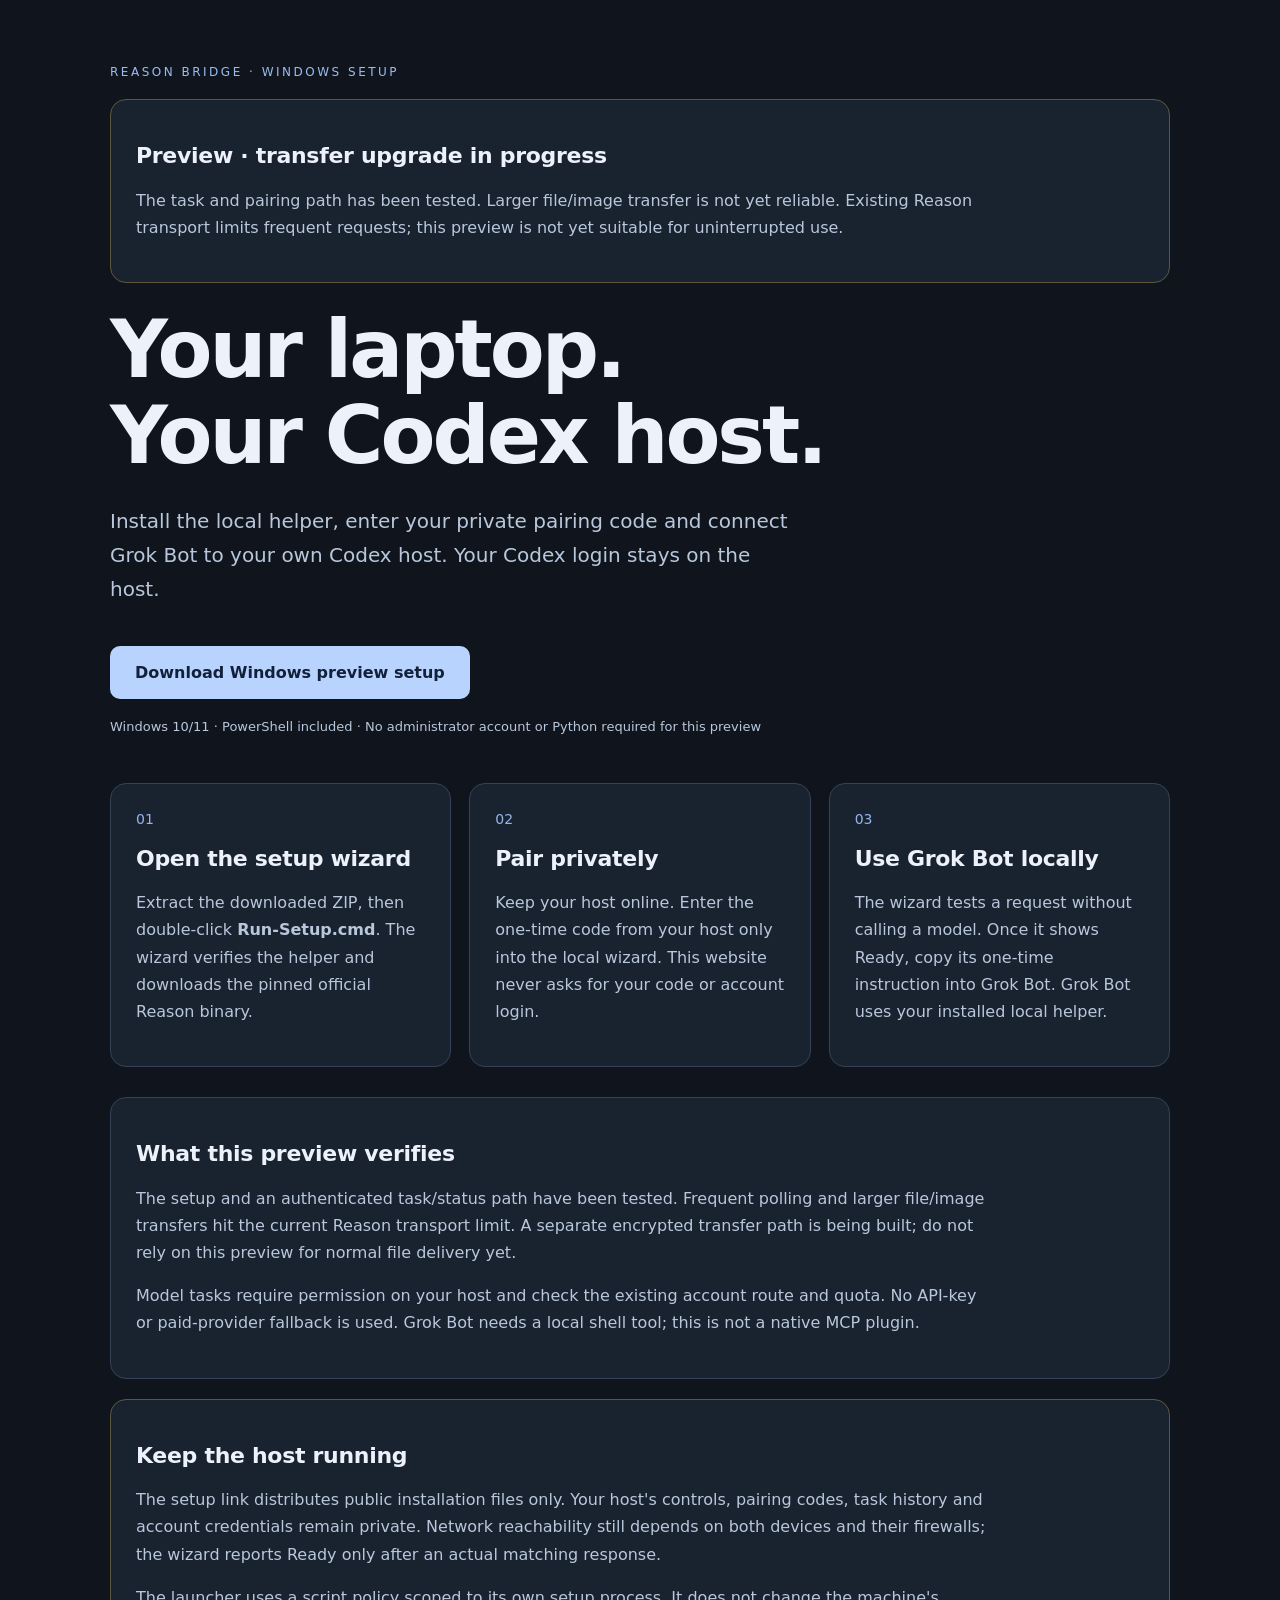
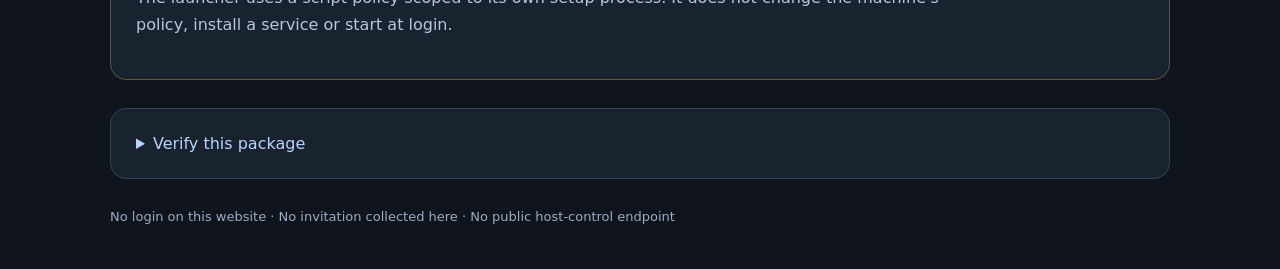
==== index.html @ 81a2630f "Clarify preview transport and file delivery limitations" ====
<!doctype html><html lang="en"><head><meta charset="utf-8"><meta name="viewport" content="width=device-width,initial-scale=1"><title>Reason Bridge · Connect a Windows laptop</title><link rel="stylesheet" href="style.css"></head><body><main>
<div class="eyebrow">REASON BRIDGE · WINDOWS SETUP</div><section class="note"><h2>Preview · transfer upgrade in progress</h2><p>The task and pairing path has been tested. Larger file/image transfer is not yet reliable. Existing Reason transport limits frequent requests; this preview is not yet suitable for uninterrupted use.</p></section><h1>Your laptop.<br>Your Codex host.</h1><p class="lead">Install the local helper, enter your private pairing code and connect Grok Bot to your own Codex host. Your Codex login stays on the host.</p>
<a class="download" href="ReasonBridge-Windows-Setup-1.0.1.zip" download>Download Windows preview setup</a><p class="small">Windows 10/11 · PowerShell included · No administrator account or Python required for this preview</p>
<div class="steps"><article><span>01</span><h2>Open the setup wizard</h2><p>Extract the downloaded ZIP, then double-click <strong>Run-Setup.cmd</strong>. The wizard verifies the helper and downloads the pinned official Reason binary.</p></article><article><span>02</span><h2>Pair privately</h2><p>Keep your host online. Enter the one-time code from your host only into the local wizard. This website never asks for your code or account login.</p></article><article><span>03</span><h2>Use Grok Bot locally</h2><p>The wizard tests a request without calling a model. Once it shows Ready, copy its one-time instruction into Grok Bot. Grok Bot uses your installed local helper.</p></article></div>
<section><h2>What this preview verifies</h2><p>The setup and an authenticated task/status path have been tested. Frequent polling and larger file/image transfers hit the current Reason transport limit. A separate encrypted transfer path is being built; do not rely on this preview for normal file delivery yet.</p><p>Model tasks require permission on your host and check the existing account route and quota. No API-key or paid-provider fallback is used. Grok Bot needs a local shell tool; this is not a native MCP plugin.</p></section>
<section class="note"><h2>Keep the host running</h2><p>The setup link distributes public installation files only. Your host's controls, pairing codes, task history and account credentials remain private. Network reachability still depends on both devices and their firewalls; the wizard reports Ready only after an actual matching response.</p><p>The launcher uses a script policy scoped to its own setup process. It does not change the machine's policy, install a service or start at login.</p></section>
<details><summary>Verify this package</summary><p>SHA256 of ReasonBridge-Windows-Setup-1.0.1.zip:</p><code>7da8627818d43450c033cc981554ee64015e45a321b0d18551ff089904f08624</code><p>Version 1.0.1. The ZIP contains only the reviewed setup wizard and client helper files, with their checksum manifest.</p></details>
<footer>No login on this website · No invitation collected here · No public host-control endpoint</footer>
</main></body></html>
---- style.css ----
:root{font-family:system-ui,-apple-system,Segoe UI,sans-serif;color:#ecf1fa;background:#10151d}body{margin:0}main{max-width:1060px;padding:65px 28px 45px;margin:auto}.eyebrow{font-size:12px;letter-spacing:2.5px;color:#9abcf1}h1{font-size:clamp(48px,7vw,80px);line-height:1.08;letter-spacing:-3px;margin:24px 0}h2{font-size:22px;letter-spacing:-.3px}p{line-height:1.7;color:#b8c7db}.lead{font-size:20px;max-width:690px}.download{display:inline-block;margin:20px 0 4px;padding:17px 25px;border-radius:10px;background:#b9d3ff;color:#12213a;text-decoration:none;font-weight:700}.small{font-size:13px}.steps{display:grid;grid-template-columns:repeat(3,1fr);gap:18px;margin:45px 0 30px}article,section,details{border:1px solid #344258;background:#19222f;border-radius:16px;padding:25px}article span{font-size:14px;color:#93b5ea}section{margin:20px 0}section p{max-width:850px}.note{border-color:#5d573f}details{margin-top:28px}summary{cursor:pointer;color:#b9d3ff}code{overflow-wrap:anywhere;color:#d7e6ff}footer{margin-top:30px;color:#9bacc3;font-size:13px}@media(max-width:760px){.steps{grid-template-columns:1fr}main{padding-top:36px}h1{letter-spacing:-2px}}
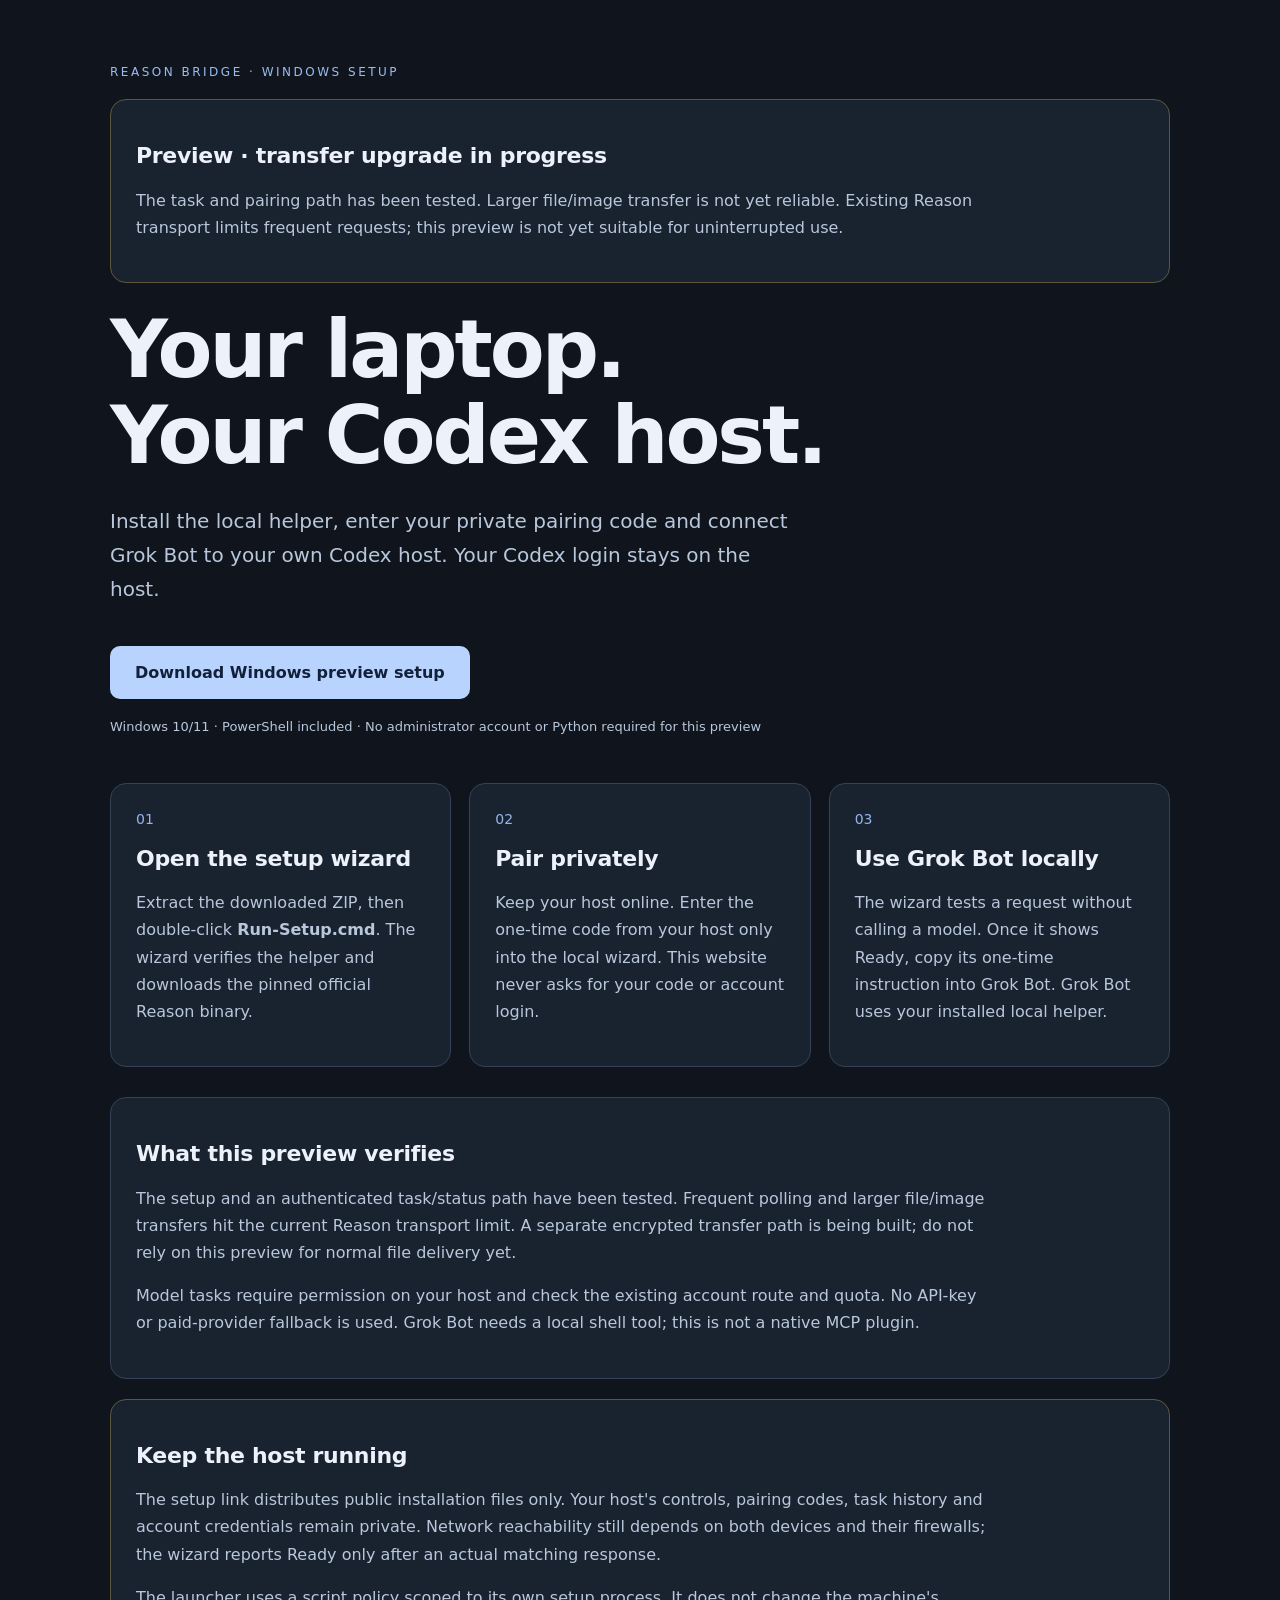
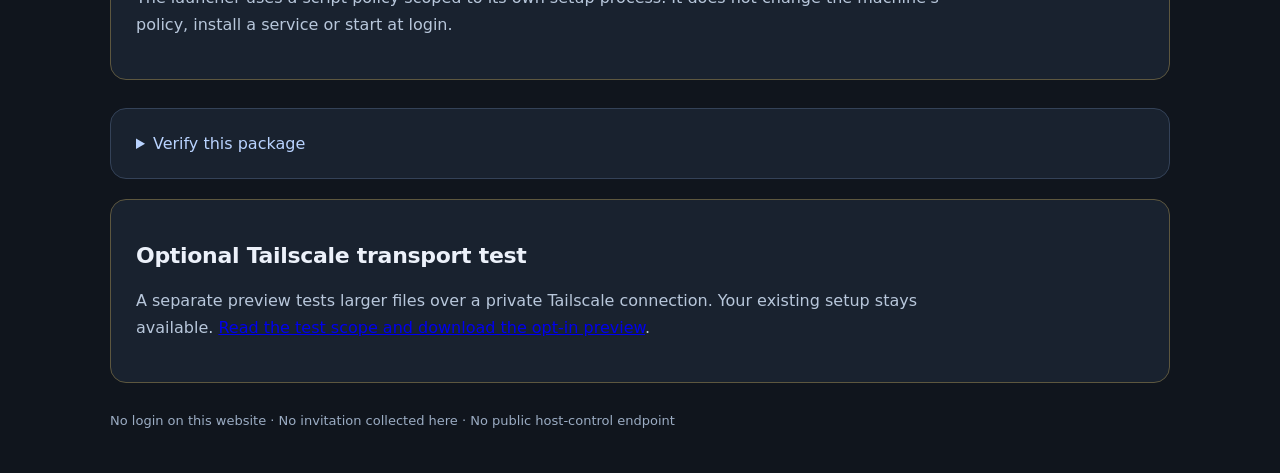
==== commit b6efdd43: "Add separate opt-in Tailscale transfer preview" ====
--- a/index.html
+++ b/index.html
@@ -5,5 +5,5 @@
 <section><h2>What this preview verifies</h2><p>The setup and an authenticated task/status path have been tested. Frequent polling and larger file/image transfers hit the current Reason transport limit. A separate encrypted transfer path is being built; do not rely on this preview for normal file delivery yet.</p><p>Model tasks require permission on your host and check the existing account route and quota. No API-key or paid-provider fallback is used. Grok Bot needs a local shell tool; this is not a native MCP plugin.</p></section>
 <section class="note"><h2>Keep the host running</h2><p>The setup link distributes public installation files only. Your host's controls, pairing codes, task history and account credentials remain private. Network reachability still depends on both devices and their firewalls; the wizard reports Ready only after an actual matching response.</p><p>The launcher uses a script policy scoped to its own setup process. It does not change the machine's policy, install a service or start at login.</p></section>
 <details><summary>Verify this package</summary><p>SHA256 of ReasonBridge-Windows-Setup-1.0.1.zip:</p><code>7da8627818d43450c033cc981554ee64015e45a321b0d18551ff089904f08624</code><p>Version 1.0.1. The ZIP contains only the reviewed setup wizard and client helper files, with their checksum manifest.</p></details>
-<footer>No login on this website · No invitation collected here · No public host-control endpoint</footer>
+<section class="note"><h2>Optional Tailscale transport test</h2><p>A separate preview tests larger files over a private Tailscale connection. Your existing setup stays available. <a href="tailscale-preview.html">Read the test scope and download the opt-in preview</a>.</p></section><footer>No login on this website · No invitation collected here · No public host-control endpoint</footer>
 </main></body></html>
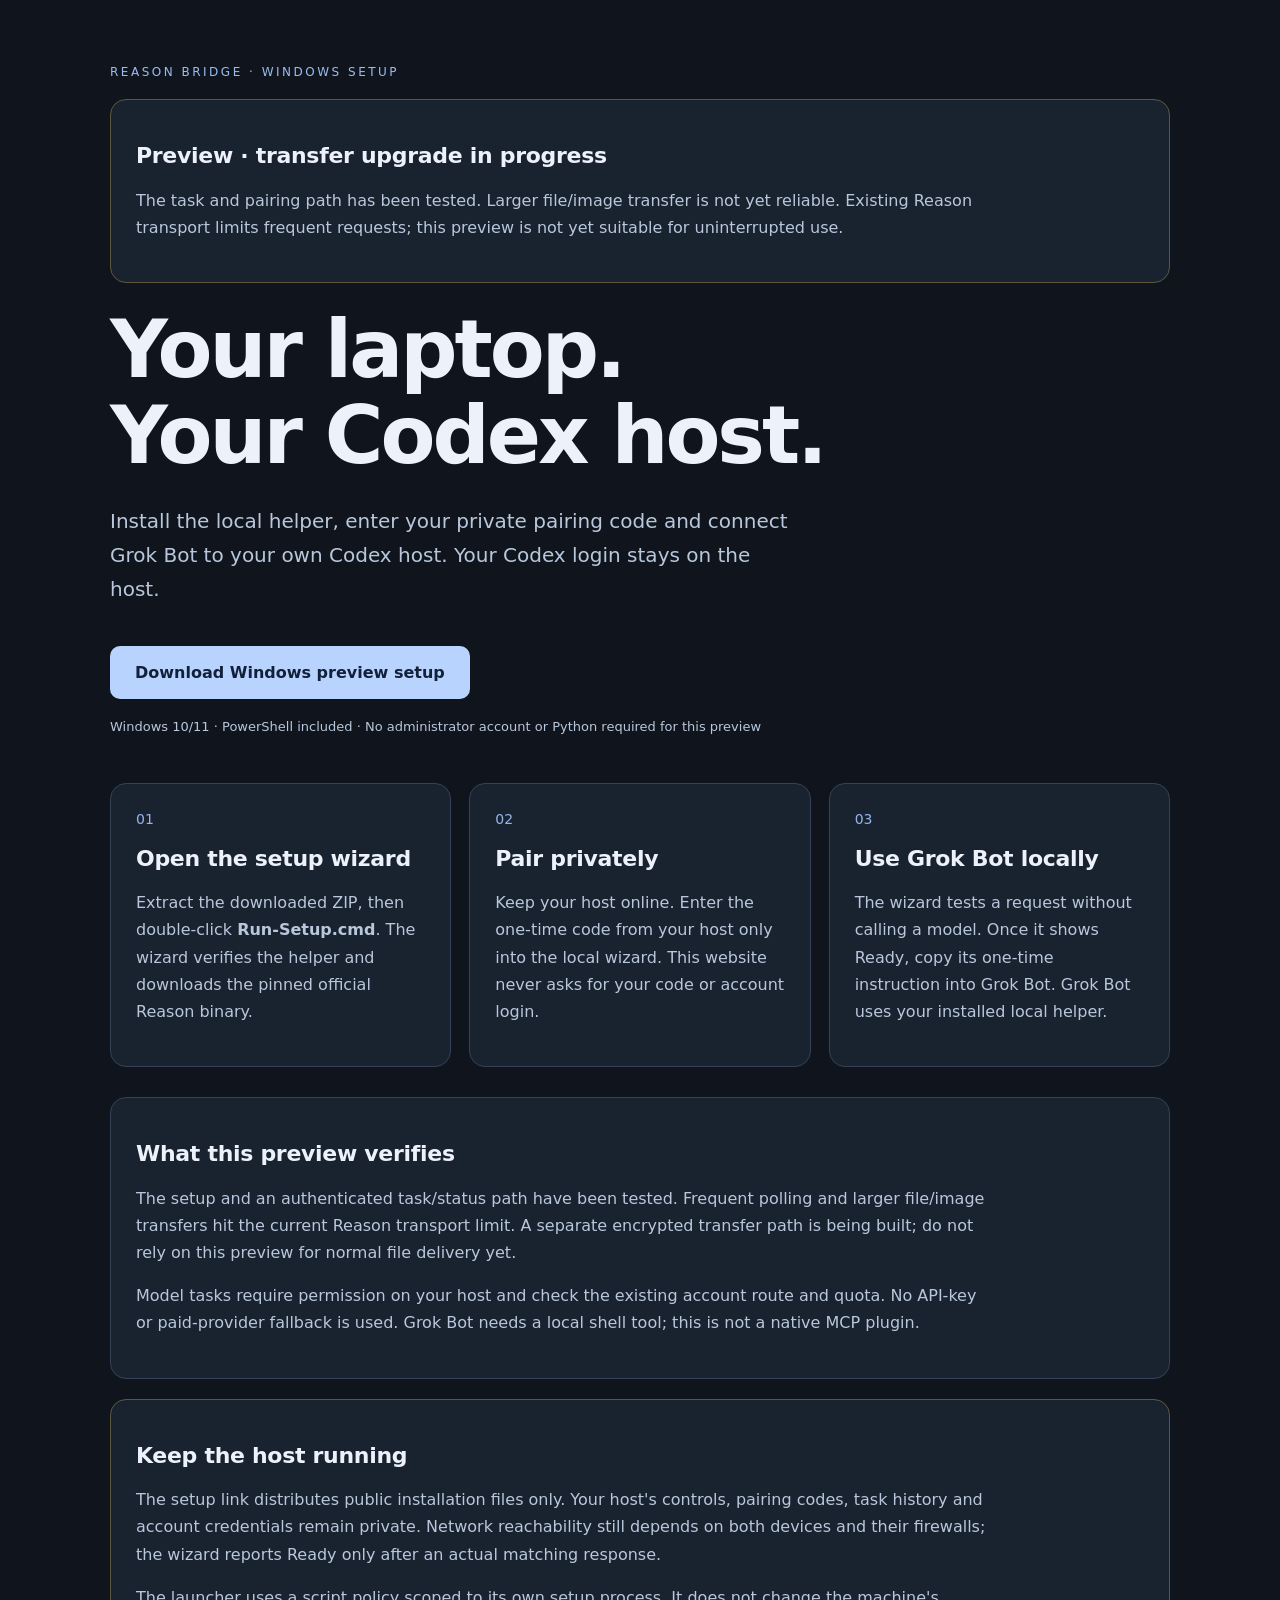
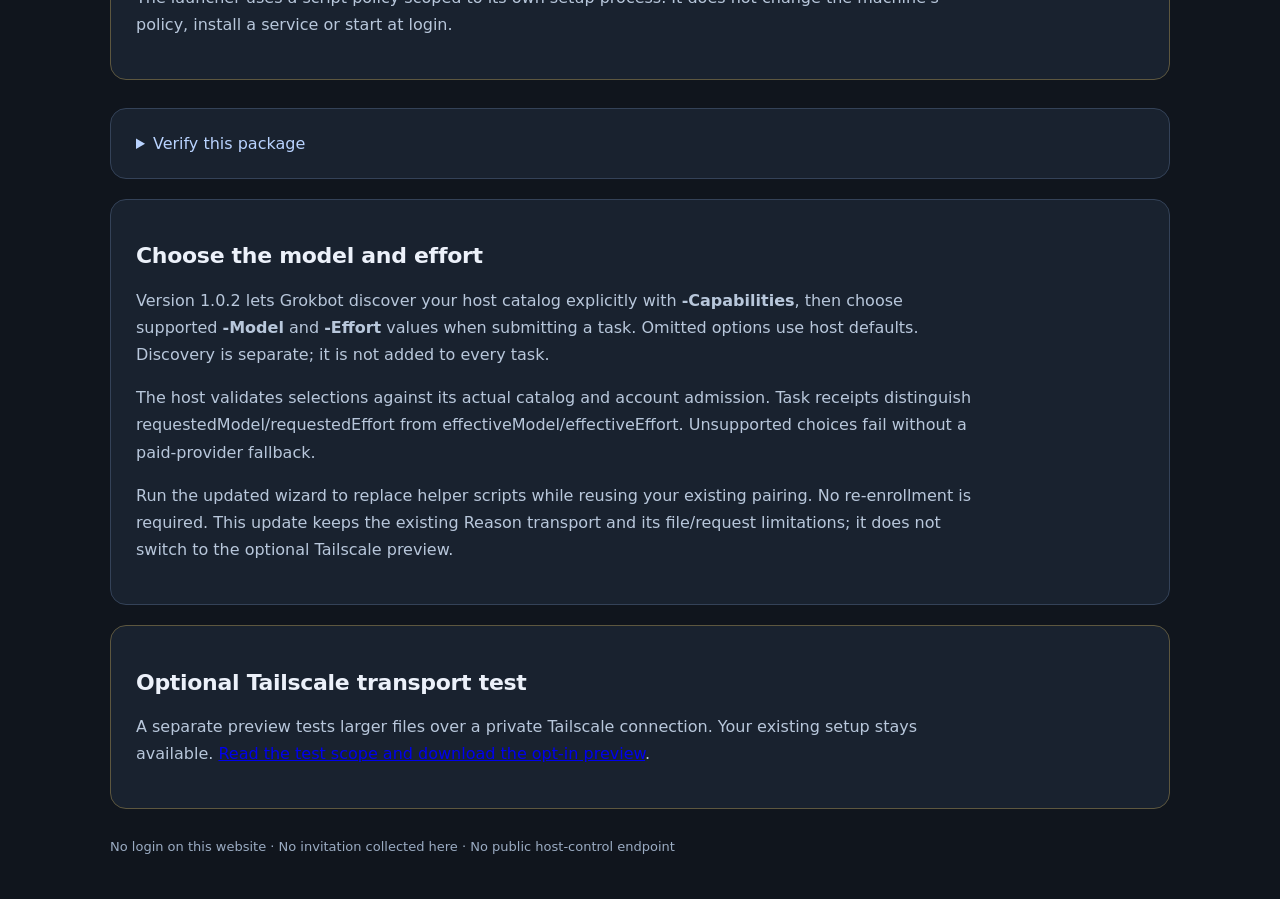
==== commit 9edab6f4: "Release Reason 1.0.2 with model and effort selection" ====
--- a/index.html
+++ b/index.html
@@ -1,9 +1,9 @@
 <!doctype html><html lang="en"><head><meta charset="utf-8"><meta name="viewport" content="width=device-width,initial-scale=1"><title>Reason Bridge · Connect a Windows laptop</title><link rel="stylesheet" href="style.css"></head><body><main>
 <div class="eyebrow">REASON BRIDGE · WINDOWS SETUP</div><section class="note"><h2>Preview · transfer upgrade in progress</h2><p>The task and pairing path has been tested. Larger file/image transfer is not yet reliable. Existing Reason transport limits frequent requests; this preview is not yet suitable for uninterrupted use.</p></section><h1>Your laptop.<br>Your Codex host.</h1><p class="lead">Install the local helper, enter your private pairing code and connect Grok Bot to your own Codex host. Your Codex login stays on the host.</p>
-<a class="download" href="ReasonBridge-Windows-Setup-1.0.1.zip" download>Download Windows preview setup</a><p class="small">Windows 10/11 · PowerShell included · No administrator account or Python required for this preview</p>
+<a class="download" href="ReasonBridge-Windows-Setup-1.0.2.zip" download>Download Windows preview setup</a><p class="small">Windows 10/11 · PowerShell included · No administrator account or Python required for this preview</p>
 <div class="steps"><article><span>01</span><h2>Open the setup wizard</h2><p>Extract the downloaded ZIP, then double-click <strong>Run-Setup.cmd</strong>. The wizard verifies the helper and downloads the pinned official Reason binary.</p></article><article><span>02</span><h2>Pair privately</h2><p>Keep your host online. Enter the one-time code from your host only into the local wizard. This website never asks for your code or account login.</p></article><article><span>03</span><h2>Use Grok Bot locally</h2><p>The wizard tests a request without calling a model. Once it shows Ready, copy its one-time instruction into Grok Bot. Grok Bot uses your installed local helper.</p></article></div>
 <section><h2>What this preview verifies</h2><p>The setup and an authenticated task/status path have been tested. Frequent polling and larger file/image transfers hit the current Reason transport limit. A separate encrypted transfer path is being built; do not rely on this preview for normal file delivery yet.</p><p>Model tasks require permission on your host and check the existing account route and quota. No API-key or paid-provider fallback is used. Grok Bot needs a local shell tool; this is not a native MCP plugin.</p></section>
 <section class="note"><h2>Keep the host running</h2><p>The setup link distributes public installation files only. Your host's controls, pairing codes, task history and account credentials remain private. Network reachability still depends on both devices and their firewalls; the wizard reports Ready only after an actual matching response.</p><p>The launcher uses a script policy scoped to its own setup process. It does not change the machine's policy, install a service or start at login.</p></section>
-<details><summary>Verify this package</summary><p>SHA256 of ReasonBridge-Windows-Setup-1.0.1.zip:</p><code>7da8627818d43450c033cc981554ee64015e45a321b0d18551ff089904f08624</code><p>Version 1.0.1. The ZIP contains only the reviewed setup wizard and client helper files, with their checksum manifest.</p></details>
-<section class="note"><h2>Optional Tailscale transport test</h2><p>A separate preview tests larger files over a private Tailscale connection. Your existing setup stays available. <a href="tailscale-preview.html">Read the test scope and download the opt-in preview</a>.</p></section><footer>No login on this website · No invitation collected here · No public host-control endpoint</footer>
+<details><summary>Verify this package</summary><p>SHA256 of ReasonBridge-Windows-Setup-1.0.2.zip:</p><code>c734dd697b8575356058bf4eed871cde299f1457986ba7077379f29e7039ba24</code><p>Version 1.0.2. The ZIP contains only the reviewed setup wizard and client helper files, with their checksum manifest.</p></details>
+<section><h2>Choose the model and effort</h2><p>Version 1.0.2 lets Grokbot discover your host catalog explicitly with <strong>-Capabilities</strong>, then choose supported <strong>-Model</strong> and <strong>-Effort</strong> values when submitting a task. Omitted options use host defaults. Discovery is separate; it is not added to every task.</p><p>The host validates selections against its actual catalog and account admission. Task receipts distinguish requestedModel/requestedEffort from effectiveModel/effectiveEffort. Unsupported choices fail without a paid-provider fallback.</p><p>Run the updated wizard to replace helper scripts while reusing your existing pairing. No re-enrollment is required. This update keeps the existing Reason transport and its file/request limitations; it does not switch to the optional Tailscale preview.</p></section><section class="note"><h2>Optional Tailscale transport test</h2><p>A separate preview tests larger files over a private Tailscale connection. Your existing setup stays available. <a href="tailscale-preview.html">Read the test scope and download the opt-in preview</a>.</p></section><footer>No login on this website · No invitation collected here · No public host-control endpoint</footer>
 </main></body></html>
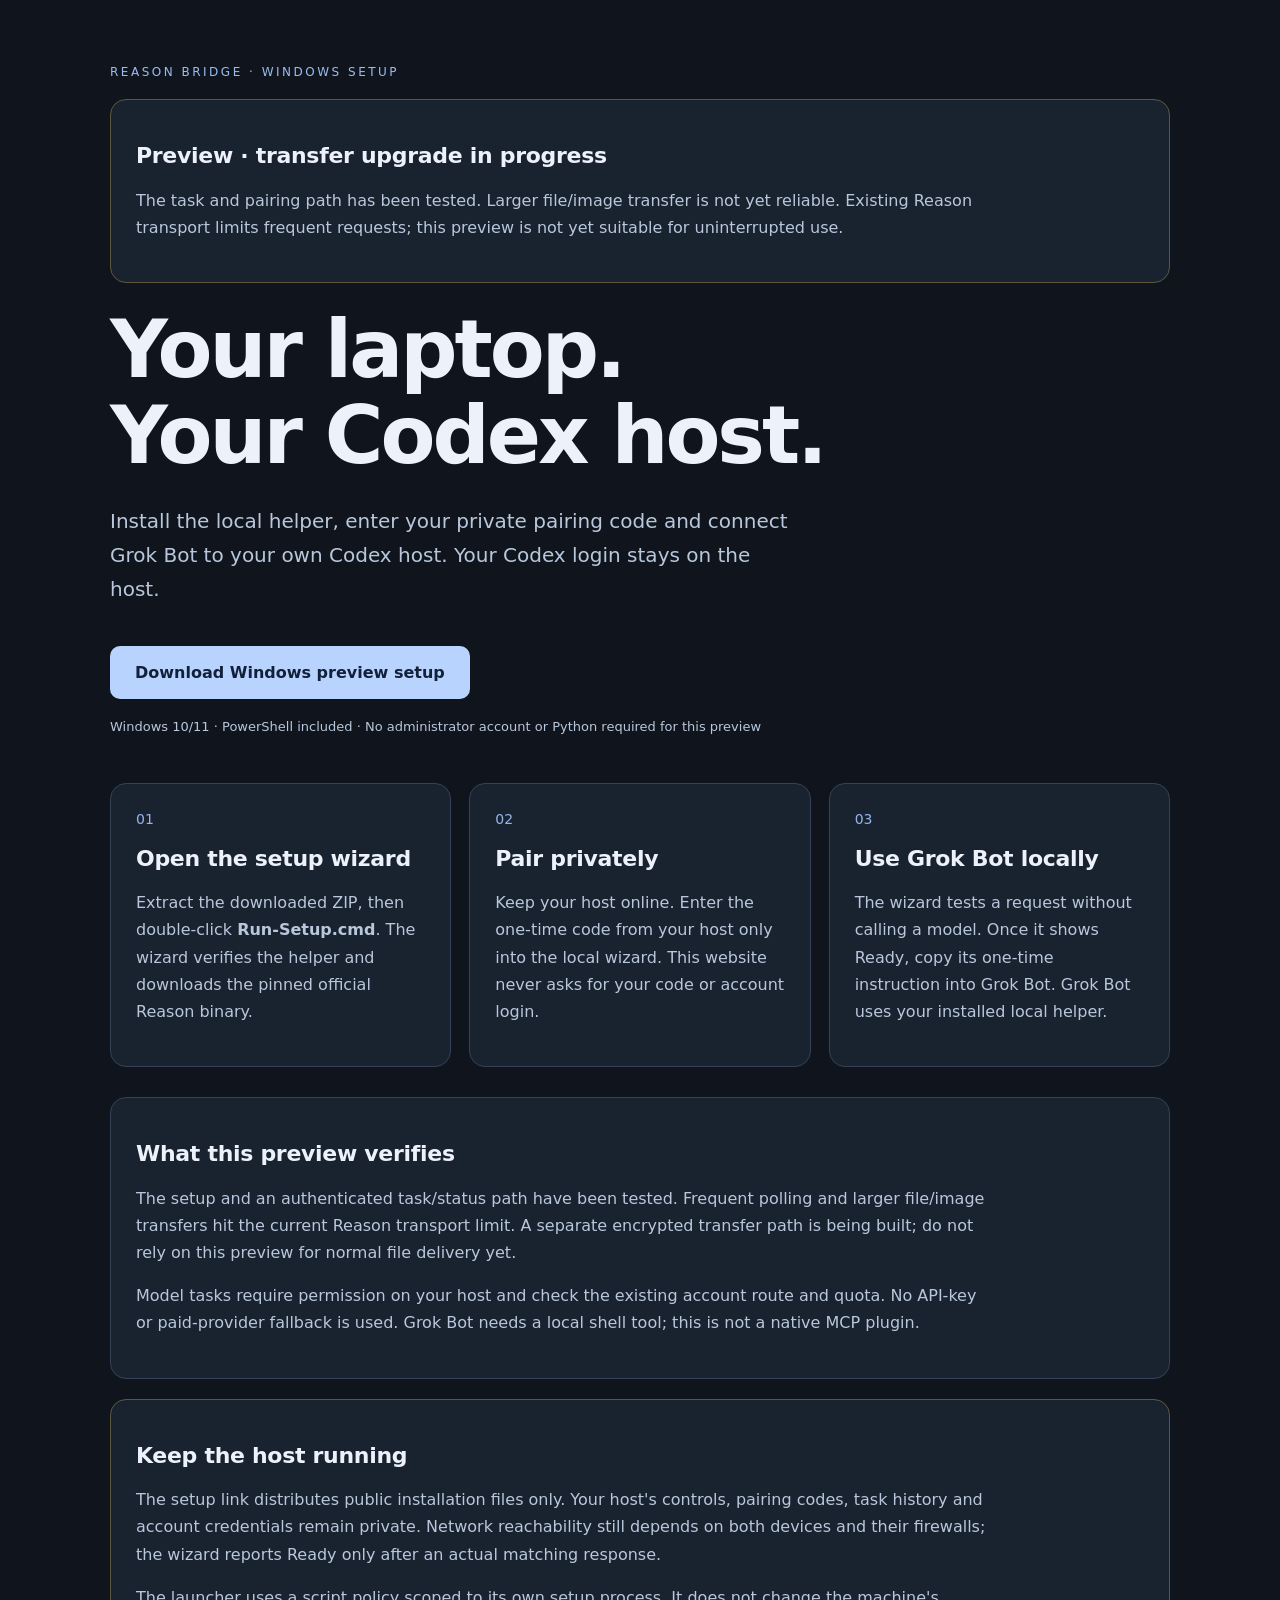
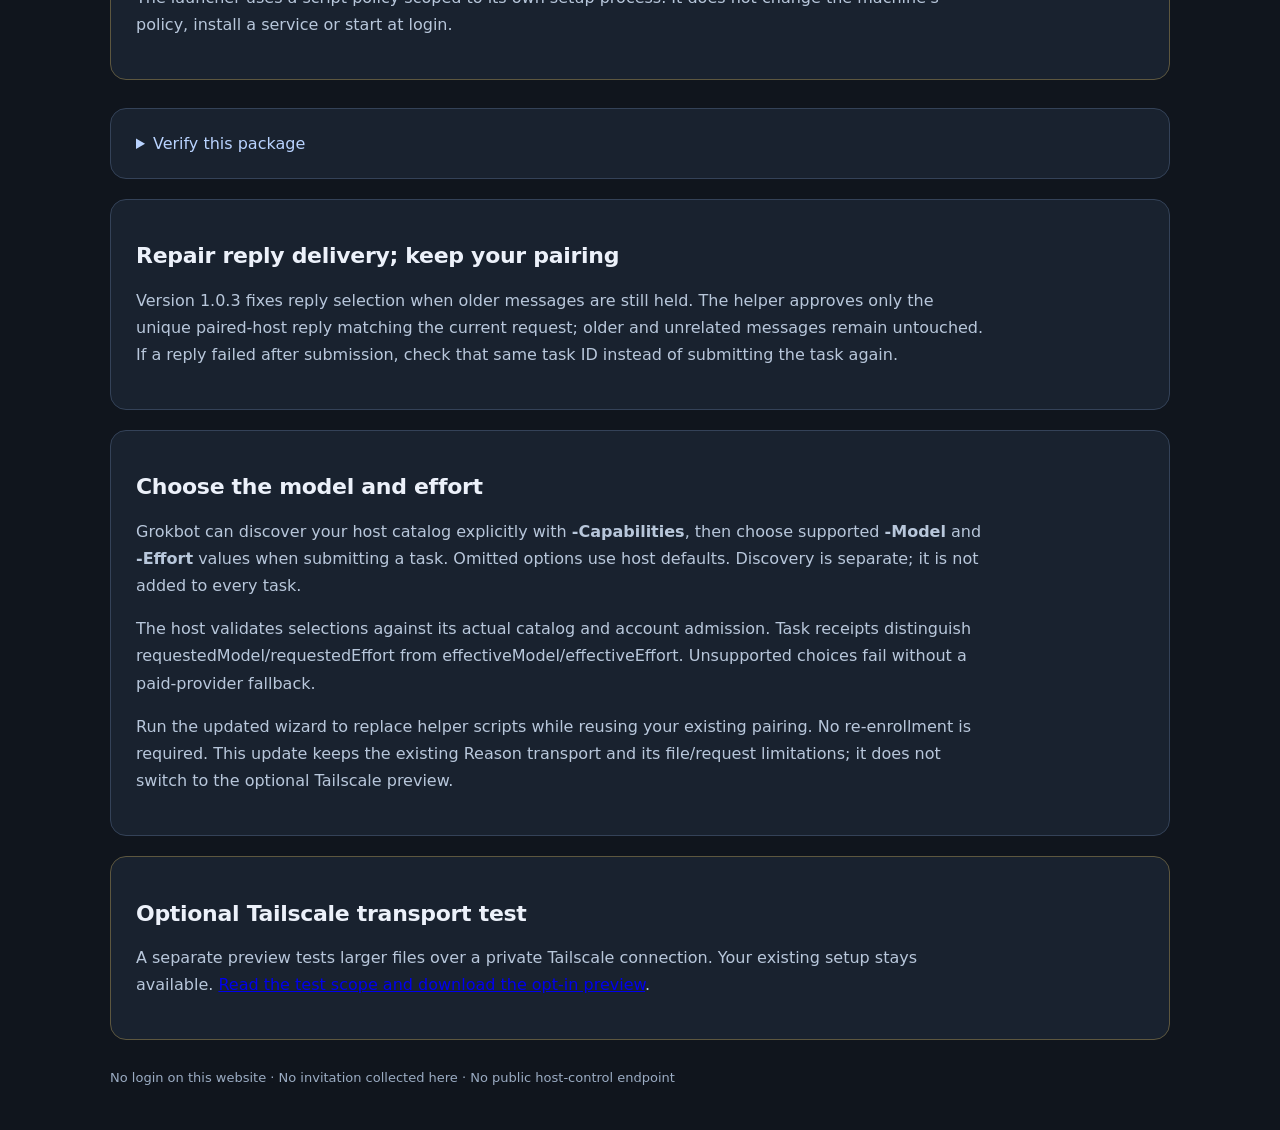
==== commit 6e97bc51: "Release Reason 1.0.3 queued response recovery fix" ====
--- a/index.html
+++ b/index.html
@@ -1,9 +1,9 @@
 <!doctype html><html lang="en"><head><meta charset="utf-8"><meta name="viewport" content="width=device-width,initial-scale=1"><title>Reason Bridge · Connect a Windows laptop</title><link rel="stylesheet" href="style.css"></head><body><main>
 <div class="eyebrow">REASON BRIDGE · WINDOWS SETUP</div><section class="note"><h2>Preview · transfer upgrade in progress</h2><p>The task and pairing path has been tested. Larger file/image transfer is not yet reliable. Existing Reason transport limits frequent requests; this preview is not yet suitable for uninterrupted use.</p></section><h1>Your laptop.<br>Your Codex host.</h1><p class="lead">Install the local helper, enter your private pairing code and connect Grok Bot to your own Codex host. Your Codex login stays on the host.</p>
-<a class="download" href="ReasonBridge-Windows-Setup-1.0.2.zip" download>Download Windows preview setup</a><p class="small">Windows 10/11 · PowerShell included · No administrator account or Python required for this preview</p>
+<a class="download" href="ReasonBridge-Windows-Setup-1.0.3.zip" download>Download Windows preview setup</a><p class="small">Windows 10/11 · PowerShell included · No administrator account or Python required for this preview</p>
 <div class="steps"><article><span>01</span><h2>Open the setup wizard</h2><p>Extract the downloaded ZIP, then double-click <strong>Run-Setup.cmd</strong>. The wizard verifies the helper and downloads the pinned official Reason binary.</p></article><article><span>02</span><h2>Pair privately</h2><p>Keep your host online. Enter the one-time code from your host only into the local wizard. This website never asks for your code or account login.</p></article><article><span>03</span><h2>Use Grok Bot locally</h2><p>The wizard tests a request without calling a model. Once it shows Ready, copy its one-time instruction into Grok Bot. Grok Bot uses your installed local helper.</p></article></div>
 <section><h2>What this preview verifies</h2><p>The setup and an authenticated task/status path have been tested. Frequent polling and larger file/image transfers hit the current Reason transport limit. A separate encrypted transfer path is being built; do not rely on this preview for normal file delivery yet.</p><p>Model tasks require permission on your host and check the existing account route and quota. No API-key or paid-provider fallback is used. Grok Bot needs a local shell tool; this is not a native MCP plugin.</p></section>
 <section class="note"><h2>Keep the host running</h2><p>The setup link distributes public installation files only. Your host's controls, pairing codes, task history and account credentials remain private. Network reachability still depends on both devices and their firewalls; the wizard reports Ready only after an actual matching response.</p><p>The launcher uses a script policy scoped to its own setup process. It does not change the machine's policy, install a service or start at login.</p></section>
-<details><summary>Verify this package</summary><p>SHA256 of ReasonBridge-Windows-Setup-1.0.2.zip:</p><code>c734dd697b8575356058bf4eed871cde299f1457986ba7077379f29e7039ba24</code><p>Version 1.0.2. The ZIP contains only the reviewed setup wizard and client helper files, with their checksum manifest.</p></details>
-<section><h2>Choose the model and effort</h2><p>Version 1.0.2 lets Grokbot discover your host catalog explicitly with <strong>-Capabilities</strong>, then choose supported <strong>-Model</strong> and <strong>-Effort</strong> values when submitting a task. Omitted options use host defaults. Discovery is separate; it is not added to every task.</p><p>The host validates selections against its actual catalog and account admission. Task receipts distinguish requestedModel/requestedEffort from effectiveModel/effectiveEffort. Unsupported choices fail without a paid-provider fallback.</p><p>Run the updated wizard to replace helper scripts while reusing your existing pairing. No re-enrollment is required. This update keeps the existing Reason transport and its file/request limitations; it does not switch to the optional Tailscale preview.</p></section><section class="note"><h2>Optional Tailscale transport test</h2><p>A separate preview tests larger files over a private Tailscale connection. Your existing setup stays available. <a href="tailscale-preview.html">Read the test scope and download the opt-in preview</a>.</p></section><footer>No login on this website · No invitation collected here · No public host-control endpoint</footer>
+<details><summary>Verify this package</summary><p>SHA256 of ReasonBridge-Windows-Setup-1.0.3.zip:</p><code>c8c76ae24d81c1c5faba6c4d06b63b0c662690b25df9bf89e8675276a219e88e</code><p>Version 1.0.3. The ZIP contains only the reviewed setup wizard and client helper files, with their checksum manifest.</p></details>
+<section><h2>Repair reply delivery; keep your pairing</h2><p>Version 1.0.3 fixes reply selection when older messages are still held. The helper approves only the unique paired-host reply matching the current request; older and unrelated messages remain untouched. If a reply failed after submission, check that same task ID instead of submitting the task again.</p></section><section><h2>Choose the model and effort</h2><p>Grokbot can discover your host catalog explicitly with <strong>-Capabilities</strong>, then choose supported <strong>-Model</strong> and <strong>-Effort</strong> values when submitting a task. Omitted options use host defaults. Discovery is separate; it is not added to every task.</p><p>The host validates selections against its actual catalog and account admission. Task receipts distinguish requestedModel/requestedEffort from effectiveModel/effectiveEffort. Unsupported choices fail without a paid-provider fallback.</p><p>Run the updated wizard to replace helper scripts while reusing your existing pairing. No re-enrollment is required. This update keeps the existing Reason transport and its file/request limitations; it does not switch to the optional Tailscale preview.</p></section><section class="note"><h2>Optional Tailscale transport test</h2><p>A separate preview tests larger files over a private Tailscale connection. Your existing setup stays available. <a href="tailscale-preview.html">Read the test scope and download the opt-in preview</a>.</p></section><footer>No login on this website · No invitation collected here · No public host-control endpoint</footer>
 </main></body></html>
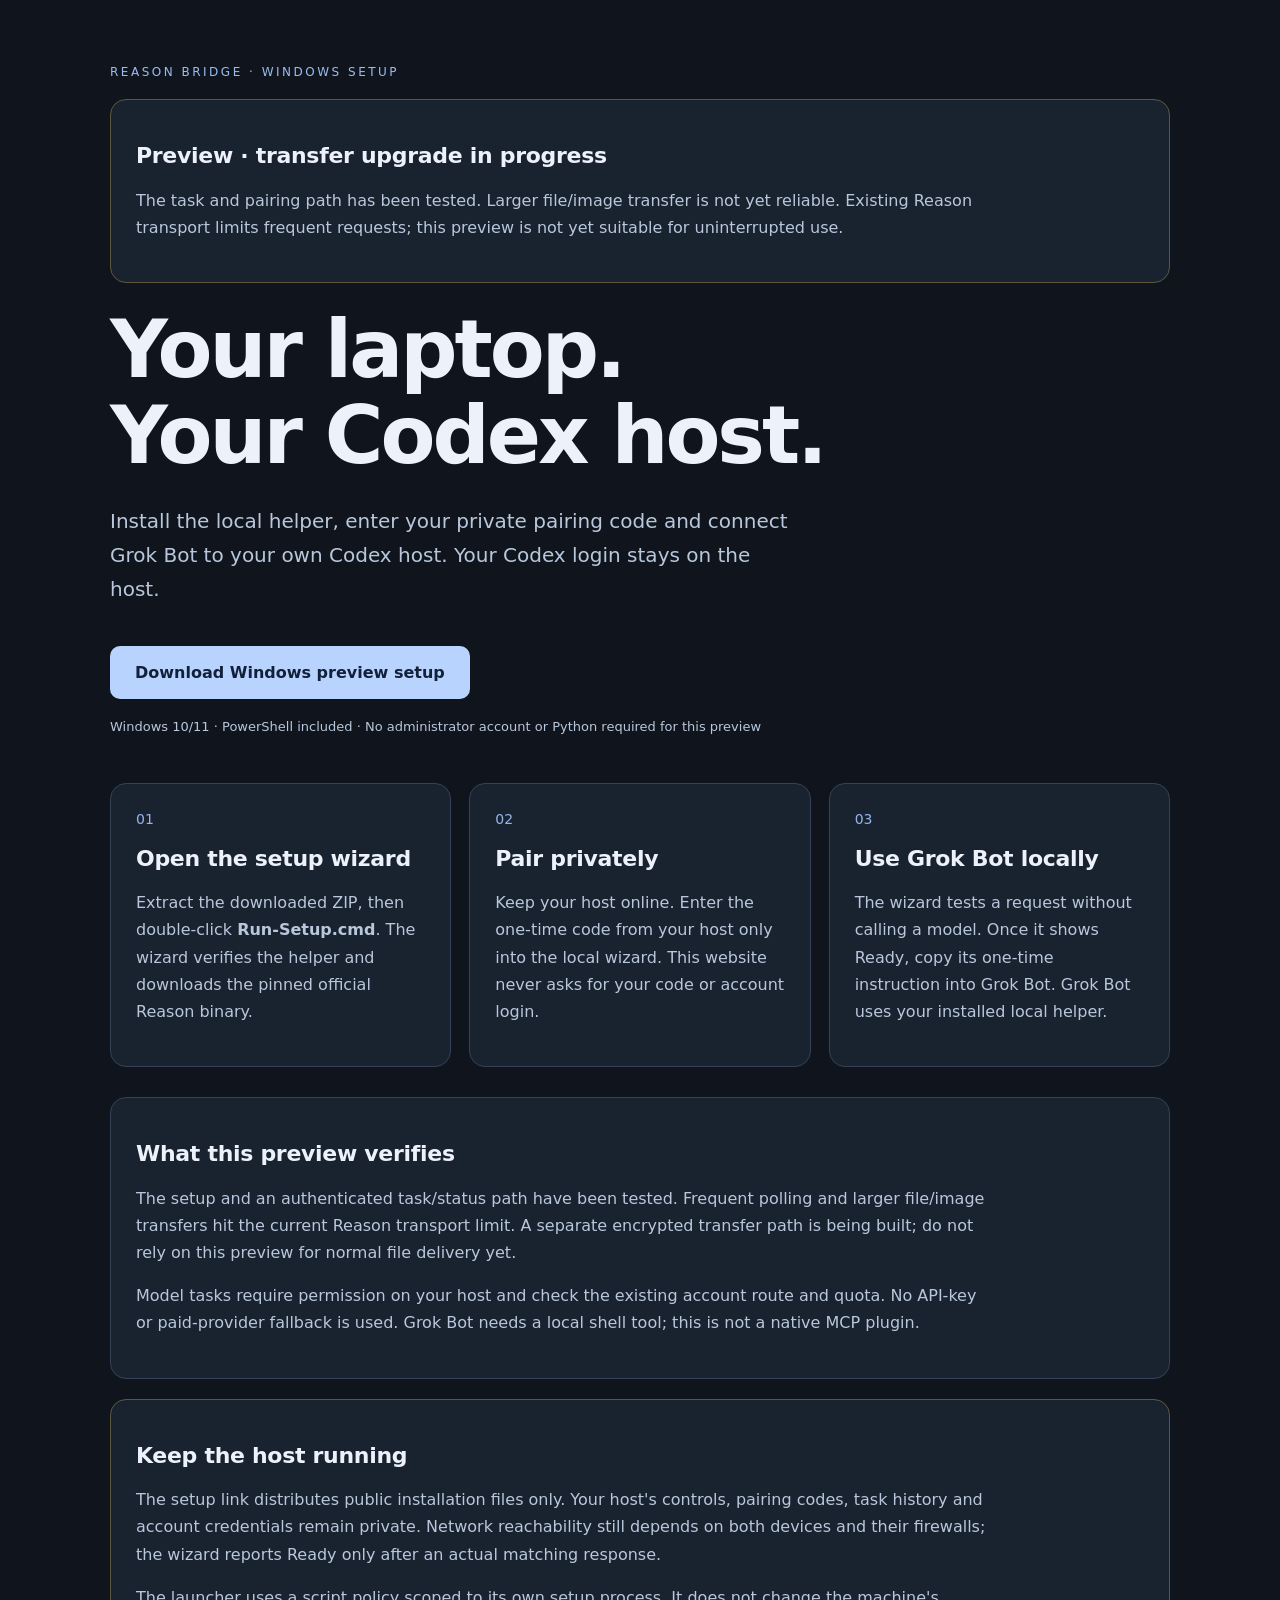
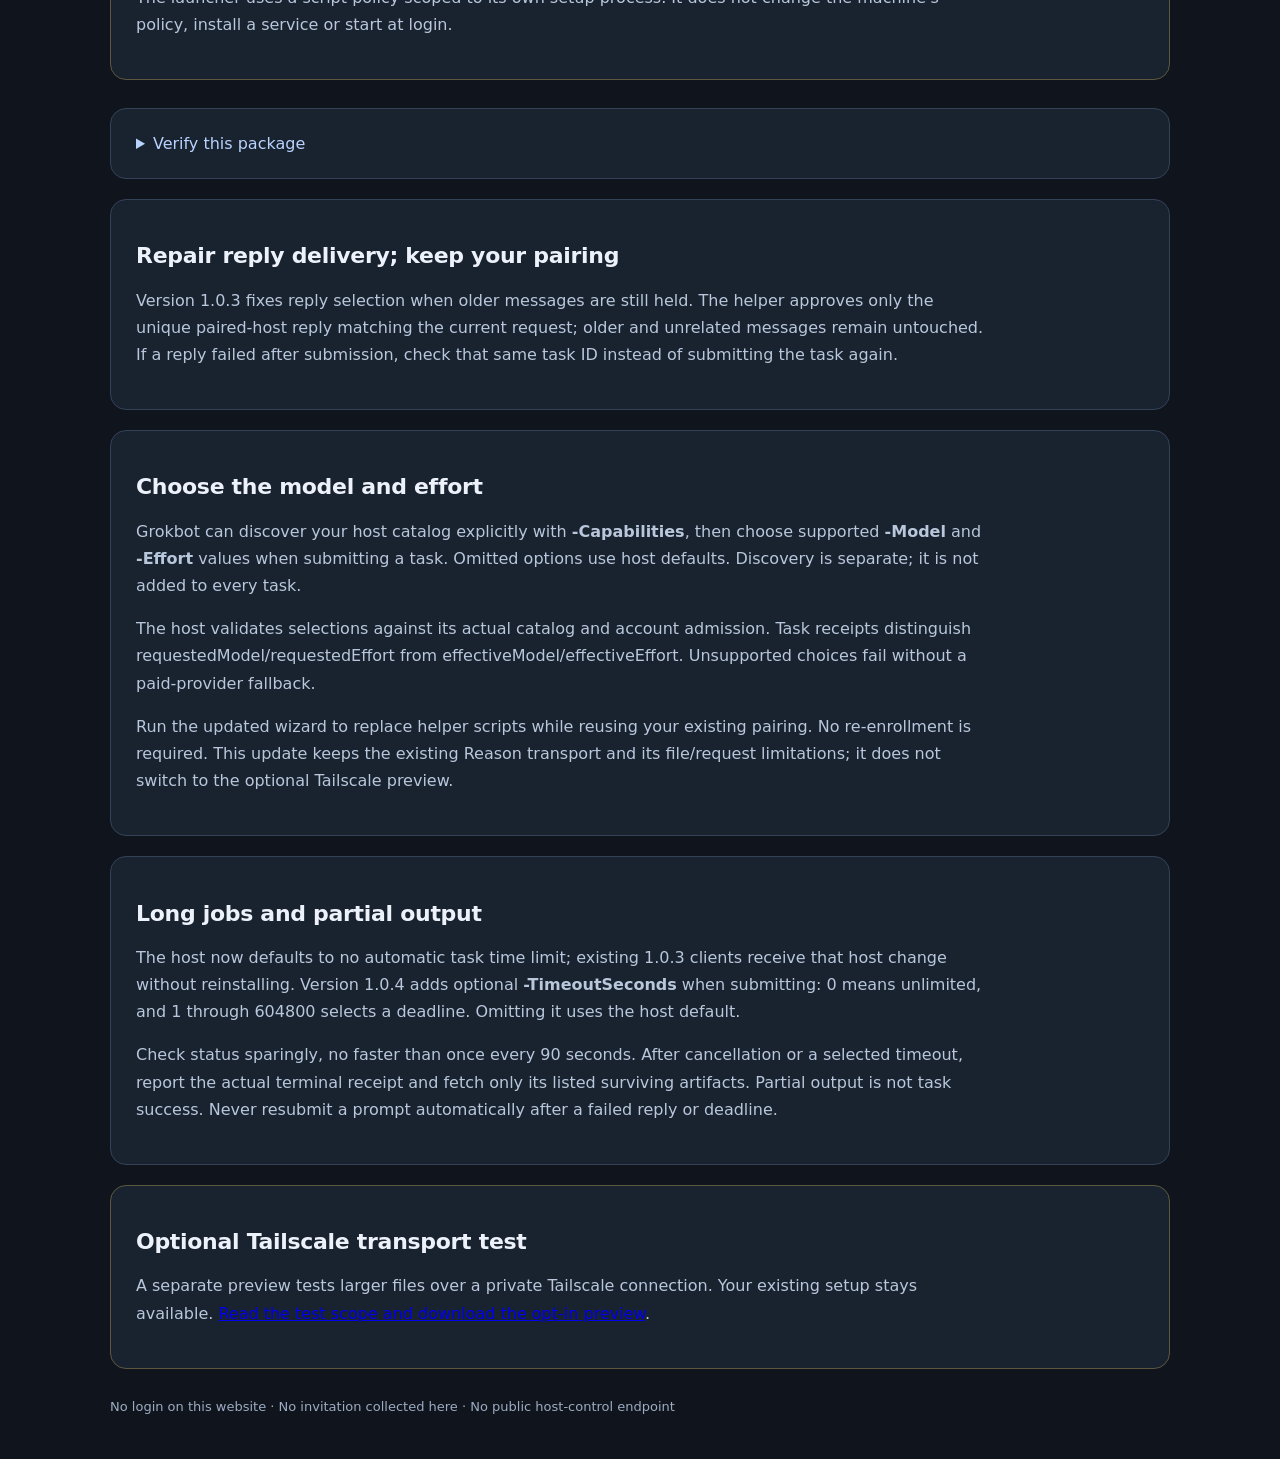
==== commit ff97c311: "Release optional task deadlines and partial-output guidance" ====
--- a/index.html
+++ b/index.html
@@ -1,9 +1,9 @@
 <!doctype html><html lang="en"><head><meta charset="utf-8"><meta name="viewport" content="width=device-width,initial-scale=1"><title>Reason Bridge · Connect a Windows laptop</title><link rel="stylesheet" href="style.css"></head><body><main>
 <div class="eyebrow">REASON BRIDGE · WINDOWS SETUP</div><section class="note"><h2>Preview · transfer upgrade in progress</h2><p>The task and pairing path has been tested. Larger file/image transfer is not yet reliable. Existing Reason transport limits frequent requests; this preview is not yet suitable for uninterrupted use.</p></section><h1>Your laptop.<br>Your Codex host.</h1><p class="lead">Install the local helper, enter your private pairing code and connect Grok Bot to your own Codex host. Your Codex login stays on the host.</p>
-<a class="download" href="ReasonBridge-Windows-Setup-1.0.3.zip" download>Download Windows preview setup</a><p class="small">Windows 10/11 · PowerShell included · No administrator account or Python required for this preview</p>
+<a class="download" href="ReasonBridge-Windows-Setup-1.0.4.zip" download>Download Windows preview setup</a><p class="small">Windows 10/11 · PowerShell included · No administrator account or Python required for this preview</p>
 <div class="steps"><article><span>01</span><h2>Open the setup wizard</h2><p>Extract the downloaded ZIP, then double-click <strong>Run-Setup.cmd</strong>. The wizard verifies the helper and downloads the pinned official Reason binary.</p></article><article><span>02</span><h2>Pair privately</h2><p>Keep your host online. Enter the one-time code from your host only into the local wizard. This website never asks for your code or account login.</p></article><article><span>03</span><h2>Use Grok Bot locally</h2><p>The wizard tests a request without calling a model. Once it shows Ready, copy its one-time instruction into Grok Bot. Grok Bot uses your installed local helper.</p></article></div>
 <section><h2>What this preview verifies</h2><p>The setup and an authenticated task/status path have been tested. Frequent polling and larger file/image transfers hit the current Reason transport limit. A separate encrypted transfer path is being built; do not rely on this preview for normal file delivery yet.</p><p>Model tasks require permission on your host and check the existing account route and quota. No API-key or paid-provider fallback is used. Grok Bot needs a local shell tool; this is not a native MCP plugin.</p></section>
 <section class="note"><h2>Keep the host running</h2><p>The setup link distributes public installation files only. Your host's controls, pairing codes, task history and account credentials remain private. Network reachability still depends on both devices and their firewalls; the wizard reports Ready only after an actual matching response.</p><p>The launcher uses a script policy scoped to its own setup process. It does not change the machine's policy, install a service or start at login.</p></section>
-<details><summary>Verify this package</summary><p>SHA256 of ReasonBridge-Windows-Setup-1.0.3.zip:</p><code>c8c76ae24d81c1c5faba6c4d06b63b0c662690b25df9bf89e8675276a219e88e</code><p>Version 1.0.3. The ZIP contains only the reviewed setup wizard and client helper files, with their checksum manifest.</p></details>
-<section><h2>Repair reply delivery; keep your pairing</h2><p>Version 1.0.3 fixes reply selection when older messages are still held. The helper approves only the unique paired-host reply matching the current request; older and unrelated messages remain untouched. If a reply failed after submission, check that same task ID instead of submitting the task again.</p></section><section><h2>Choose the model and effort</h2><p>Grokbot can discover your host catalog explicitly with <strong>-Capabilities</strong>, then choose supported <strong>-Model</strong> and <strong>-Effort</strong> values when submitting a task. Omitted options use host defaults. Discovery is separate; it is not added to every task.</p><p>The host validates selections against its actual catalog and account admission. Task receipts distinguish requestedModel/requestedEffort from effectiveModel/effectiveEffort. Unsupported choices fail without a paid-provider fallback.</p><p>Run the updated wizard to replace helper scripts while reusing your existing pairing. No re-enrollment is required. This update keeps the existing Reason transport and its file/request limitations; it does not switch to the optional Tailscale preview.</p></section><section class="note"><h2>Optional Tailscale transport test</h2><p>A separate preview tests larger files over a private Tailscale connection. Your existing setup stays available. <a href="tailscale-preview.html">Read the test scope and download the opt-in preview</a>.</p></section><footer>No login on this website · No invitation collected here · No public host-control endpoint</footer>
+<details><summary>Verify this package</summary><p>SHA256 of ReasonBridge-Windows-Setup-1.0.4.zip:</p><code>4bfcb3e8221cdd2639f7595dae47fd749e43fece8552f4428958762239c4987a</code><p>Version 1.0.4. The ZIP contains only the reviewed setup wizard and client helper files, with their checksum manifest.</p></details>
+<section><h2>Repair reply delivery; keep your pairing</h2><p>Version 1.0.3 fixes reply selection when older messages are still held. The helper approves only the unique paired-host reply matching the current request; older and unrelated messages remain untouched. If a reply failed after submission, check that same task ID instead of submitting the task again.</p></section><section><h2>Choose the model and effort</h2><p>Grokbot can discover your host catalog explicitly with <strong>-Capabilities</strong>, then choose supported <strong>-Model</strong> and <strong>-Effort</strong> values when submitting a task. Omitted options use host defaults. Discovery is separate; it is not added to every task.</p><p>The host validates selections against its actual catalog and account admission. Task receipts distinguish requestedModel/requestedEffort from effectiveModel/effectiveEffort. Unsupported choices fail without a paid-provider fallback.</p><p>Run the updated wizard to replace helper scripts while reusing your existing pairing. No re-enrollment is required. This update keeps the existing Reason transport and its file/request limitations; it does not switch to the optional Tailscale preview.</p></section><section><h2>Long jobs and partial output</h2><p>The host now defaults to no automatic task time limit; existing 1.0.3 clients receive that host change without reinstalling. Version 1.0.4 adds optional <strong>-TimeoutSeconds</strong> when submitting: 0 means unlimited, and 1 through 604800 selects a deadline. Omitting it uses the host default.</p><p>Check status sparingly, no faster than once every 90 seconds. After cancellation or a selected timeout, report the actual terminal receipt and fetch only its listed surviving artifacts. Partial output is not task success. Never resubmit a prompt automatically after a failed reply or deadline.</p></section><section class="note"><h2>Optional Tailscale transport test</h2><p>A separate preview tests larger files over a private Tailscale connection. Your existing setup stays available. <a href="tailscale-preview.html">Read the test scope and download the opt-in preview</a>.</p></section><footer>No login on this website · No invitation collected here · No public host-control endpoint</footer>
 </main></body></html>
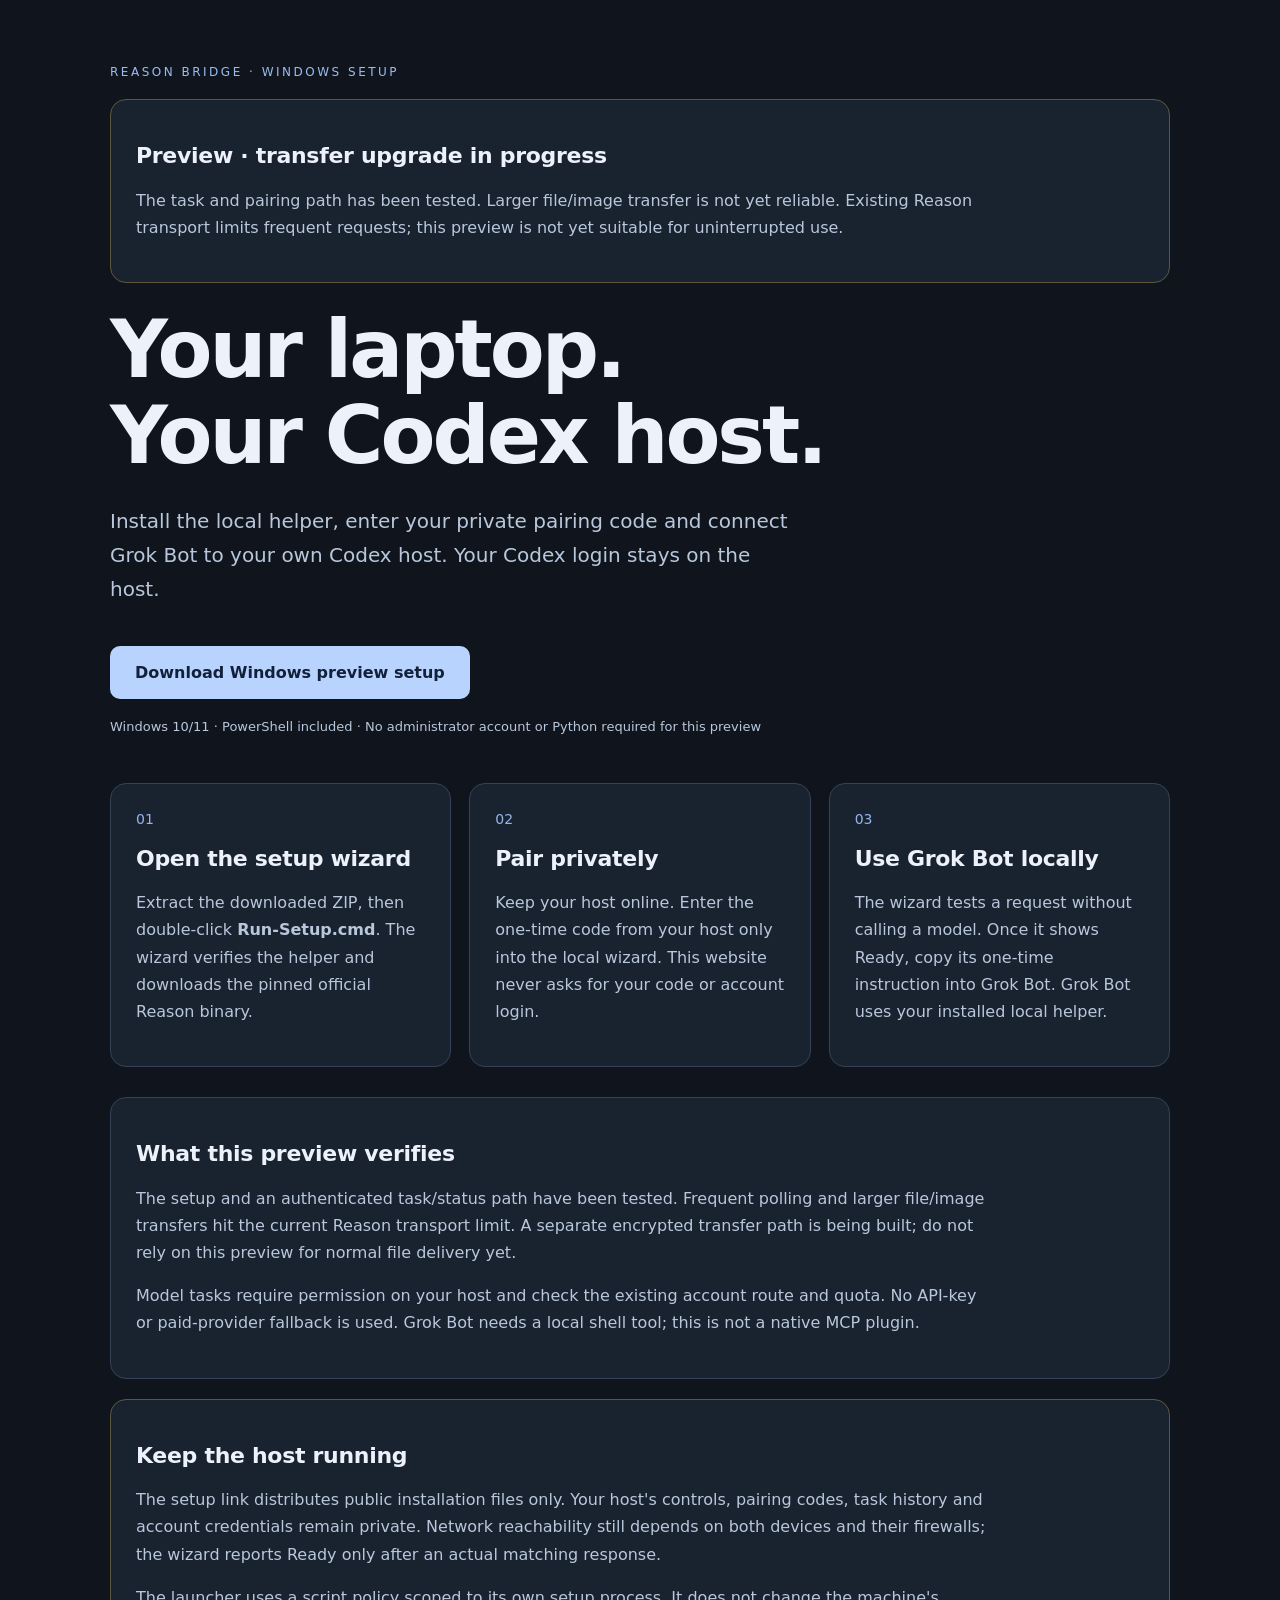
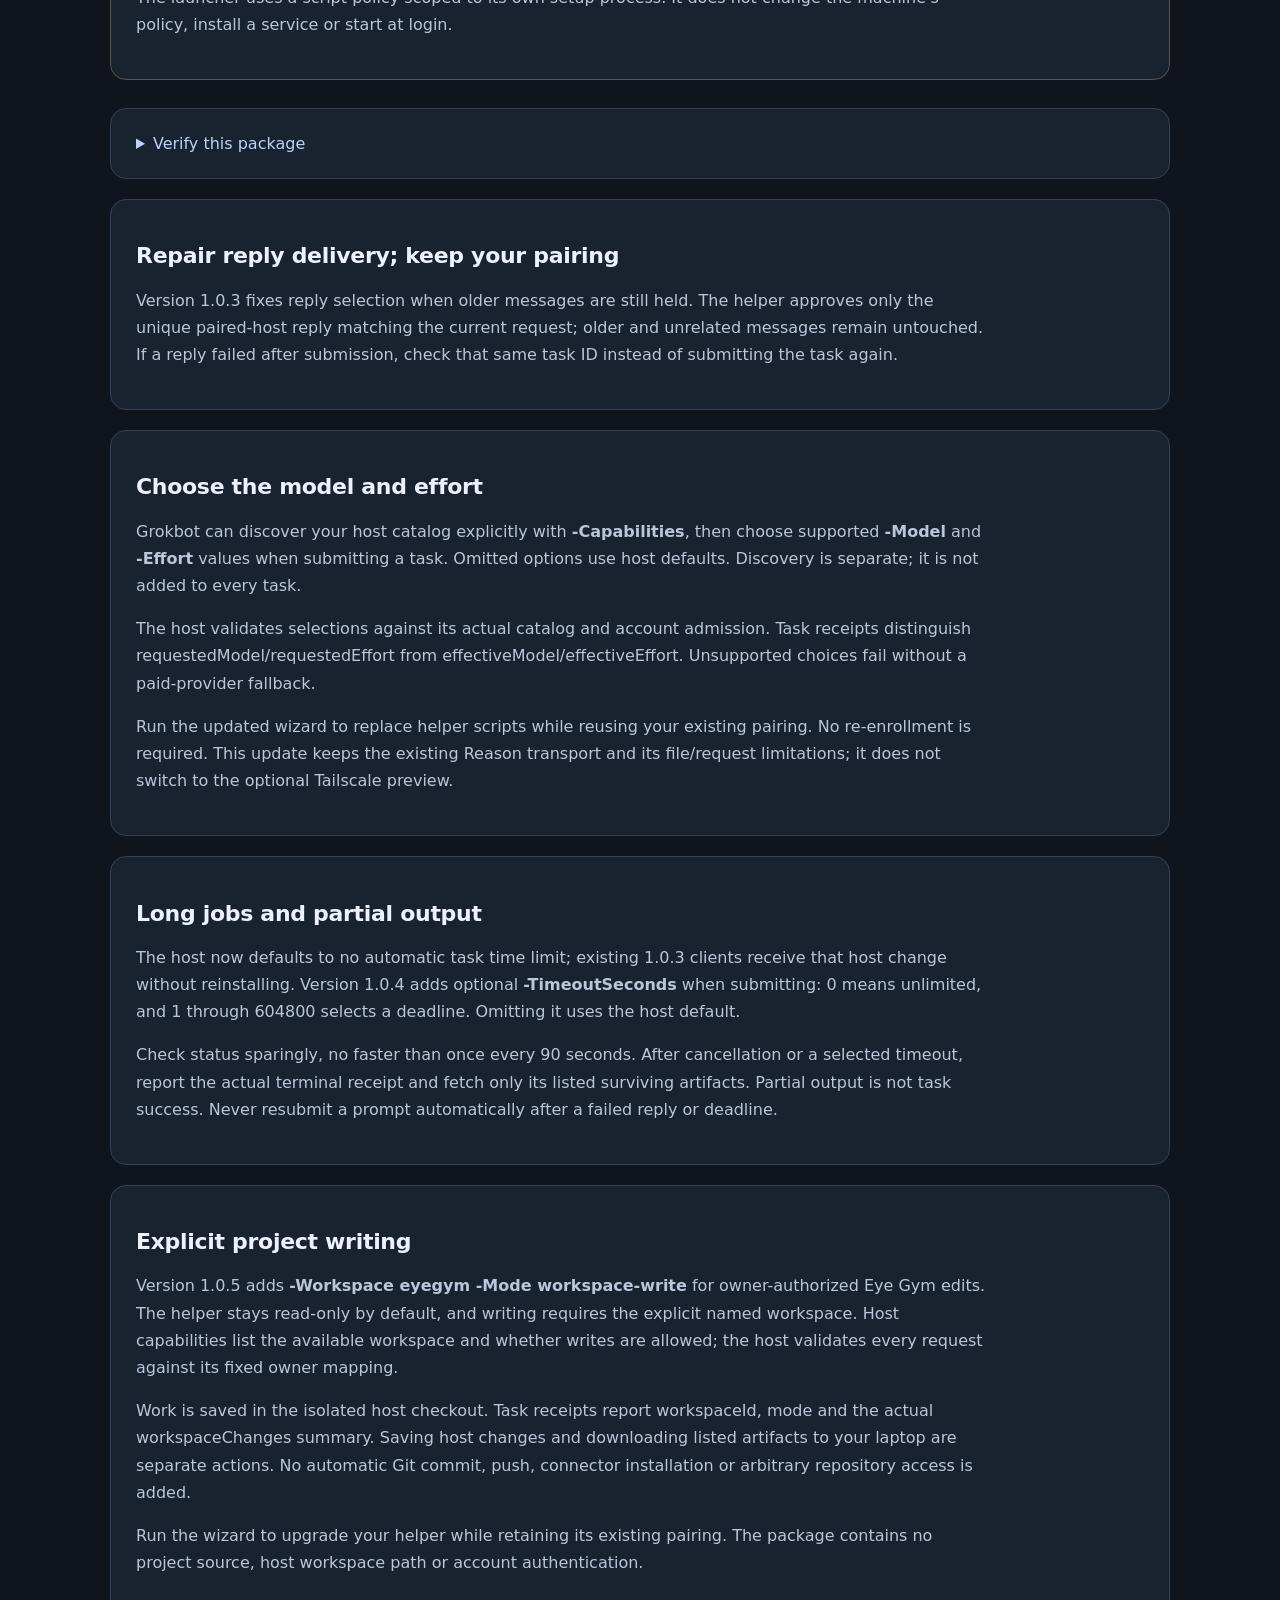
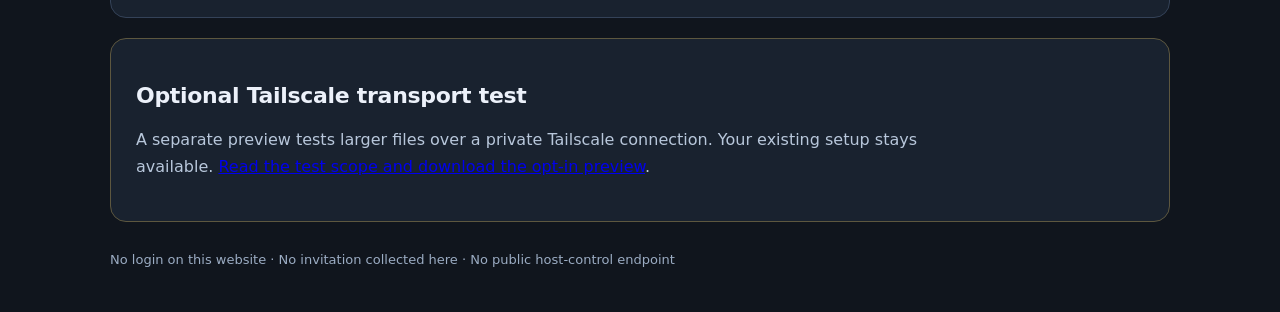
==== commit 889e024a: "Add explicit owner-authorized eyegym workspace selection" ====
--- a/index.html
+++ b/index.html
@@ -1,9 +1,9 @@
 <!doctype html><html lang="en"><head><meta charset="utf-8"><meta name="viewport" content="width=device-width,initial-scale=1"><title>Reason Bridge · Connect a Windows laptop</title><link rel="stylesheet" href="style.css"></head><body><main>
 <div class="eyebrow">REASON BRIDGE · WINDOWS SETUP</div><section class="note"><h2>Preview · transfer upgrade in progress</h2><p>The task and pairing path has been tested. Larger file/image transfer is not yet reliable. Existing Reason transport limits frequent requests; this preview is not yet suitable for uninterrupted use.</p></section><h1>Your laptop.<br>Your Codex host.</h1><p class="lead">Install the local helper, enter your private pairing code and connect Grok Bot to your own Codex host. Your Codex login stays on the host.</p>
-<a class="download" href="ReasonBridge-Windows-Setup-1.0.4.zip" download>Download Windows preview setup</a><p class="small">Windows 10/11 · PowerShell included · No administrator account or Python required for this preview</p>
+<a class="download" href="ReasonBridge-Windows-Setup-1.0.5.zip" download>Download Windows preview setup</a><p class="small">Windows 10/11 · PowerShell included · No administrator account or Python required for this preview</p>
 <div class="steps"><article><span>01</span><h2>Open the setup wizard</h2><p>Extract the downloaded ZIP, then double-click <strong>Run-Setup.cmd</strong>. The wizard verifies the helper and downloads the pinned official Reason binary.</p></article><article><span>02</span><h2>Pair privately</h2><p>Keep your host online. Enter the one-time code from your host only into the local wizard. This website never asks for your code or account login.</p></article><article><span>03</span><h2>Use Grok Bot locally</h2><p>The wizard tests a request without calling a model. Once it shows Ready, copy its one-time instruction into Grok Bot. Grok Bot uses your installed local helper.</p></article></div>
 <section><h2>What this preview verifies</h2><p>The setup and an authenticated task/status path have been tested. Frequent polling and larger file/image transfers hit the current Reason transport limit. A separate encrypted transfer path is being built; do not rely on this preview for normal file delivery yet.</p><p>Model tasks require permission on your host and check the existing account route and quota. No API-key or paid-provider fallback is used. Grok Bot needs a local shell tool; this is not a native MCP plugin.</p></section>
 <section class="note"><h2>Keep the host running</h2><p>The setup link distributes public installation files only. Your host's controls, pairing codes, task history and account credentials remain private. Network reachability still depends on both devices and their firewalls; the wizard reports Ready only after an actual matching response.</p><p>The launcher uses a script policy scoped to its own setup process. It does not change the machine's policy, install a service or start at login.</p></section>
-<details><summary>Verify this package</summary><p>SHA256 of ReasonBridge-Windows-Setup-1.0.4.zip:</p><code>4bfcb3e8221cdd2639f7595dae47fd749e43fece8552f4428958762239c4987a</code><p>Version 1.0.4. The ZIP contains only the reviewed setup wizard and client helper files, with their checksum manifest.</p></details>
-<section><h2>Repair reply delivery; keep your pairing</h2><p>Version 1.0.3 fixes reply selection when older messages are still held. The helper approves only the unique paired-host reply matching the current request; older and unrelated messages remain untouched. If a reply failed after submission, check that same task ID instead of submitting the task again.</p></section><section><h2>Choose the model and effort</h2><p>Grokbot can discover your host catalog explicitly with <strong>-Capabilities</strong>, then choose supported <strong>-Model</strong> and <strong>-Effort</strong> values when submitting a task. Omitted options use host defaults. Discovery is separate; it is not added to every task.</p><p>The host validates selections against its actual catalog and account admission. Task receipts distinguish requestedModel/requestedEffort from effectiveModel/effectiveEffort. Unsupported choices fail without a paid-provider fallback.</p><p>Run the updated wizard to replace helper scripts while reusing your existing pairing. No re-enrollment is required. This update keeps the existing Reason transport and its file/request limitations; it does not switch to the optional Tailscale preview.</p></section><section><h2>Long jobs and partial output</h2><p>The host now defaults to no automatic task time limit; existing 1.0.3 clients receive that host change without reinstalling. Version 1.0.4 adds optional <strong>-TimeoutSeconds</strong> when submitting: 0 means unlimited, and 1 through 604800 selects a deadline. Omitting it uses the host default.</p><p>Check status sparingly, no faster than once every 90 seconds. After cancellation or a selected timeout, report the actual terminal receipt and fetch only its listed surviving artifacts. Partial output is not task success. Never resubmit a prompt automatically after a failed reply or deadline.</p></section><section class="note"><h2>Optional Tailscale transport test</h2><p>A separate preview tests larger files over a private Tailscale connection. Your existing setup stays available. <a href="tailscale-preview.html">Read the test scope and download the opt-in preview</a>.</p></section><footer>No login on this website · No invitation collected here · No public host-control endpoint</footer>
+<details><summary>Verify this package</summary><p>SHA256 of ReasonBridge-Windows-Setup-1.0.5.zip:</p><code>4fc4c2141f4aa36485ba189472496158cdbecbc24f18054b62345e1903c77f89</code><p>Version 1.0.5. The ZIP contains only the reviewed setup wizard and client helper files, with their checksum manifest.</p></details>
+<section><h2>Repair reply delivery; keep your pairing</h2><p>Version 1.0.3 fixes reply selection when older messages are still held. The helper approves only the unique paired-host reply matching the current request; older and unrelated messages remain untouched. If a reply failed after submission, check that same task ID instead of submitting the task again.</p></section><section><h2>Choose the model and effort</h2><p>Grokbot can discover your host catalog explicitly with <strong>-Capabilities</strong>, then choose supported <strong>-Model</strong> and <strong>-Effort</strong> values when submitting a task. Omitted options use host defaults. Discovery is separate; it is not added to every task.</p><p>The host validates selections against its actual catalog and account admission. Task receipts distinguish requestedModel/requestedEffort from effectiveModel/effectiveEffort. Unsupported choices fail without a paid-provider fallback.</p><p>Run the updated wizard to replace helper scripts while reusing your existing pairing. No re-enrollment is required. This update keeps the existing Reason transport and its file/request limitations; it does not switch to the optional Tailscale preview.</p></section><section><h2>Long jobs and partial output</h2><p>The host now defaults to no automatic task time limit; existing 1.0.3 clients receive that host change without reinstalling. Version 1.0.4 adds optional <strong>-TimeoutSeconds</strong> when submitting: 0 means unlimited, and 1 through 604800 selects a deadline. Omitting it uses the host default.</p><p>Check status sparingly, no faster than once every 90 seconds. After cancellation or a selected timeout, report the actual terminal receipt and fetch only its listed surviving artifacts. Partial output is not task success. Never resubmit a prompt automatically after a failed reply or deadline.</p></section><section><h2>Explicit project writing</h2><p>Version 1.0.5 adds <strong>-Workspace eyegym -Mode workspace-write</strong> for owner-authorized Eye Gym edits. The helper stays read-only by default, and writing requires the explicit named workspace. Host capabilities list the available workspace and whether writes are allowed; the host validates every request against its fixed owner mapping.</p><p>Work is saved in the isolated host checkout. Task receipts report workspaceId, mode and the actual workspaceChanges summary. Saving host changes and downloading listed artifacts to your laptop are separate actions. No automatic Git commit, push, connector installation or arbitrary repository access is added.</p><p>Run the wizard to upgrade your helper while retaining its existing pairing. The package contains no project source, host workspace path or account authentication.</p></section><section class="note"><h2>Optional Tailscale transport test</h2><p>A separate preview tests larger files over a private Tailscale connection. Your existing setup stays available. <a href="tailscale-preview.html">Read the test scope and download the opt-in preview</a>.</p></section><footer>No login on this website · No invitation collected here · No public host-control endpoint</footer>
 </main></body></html>
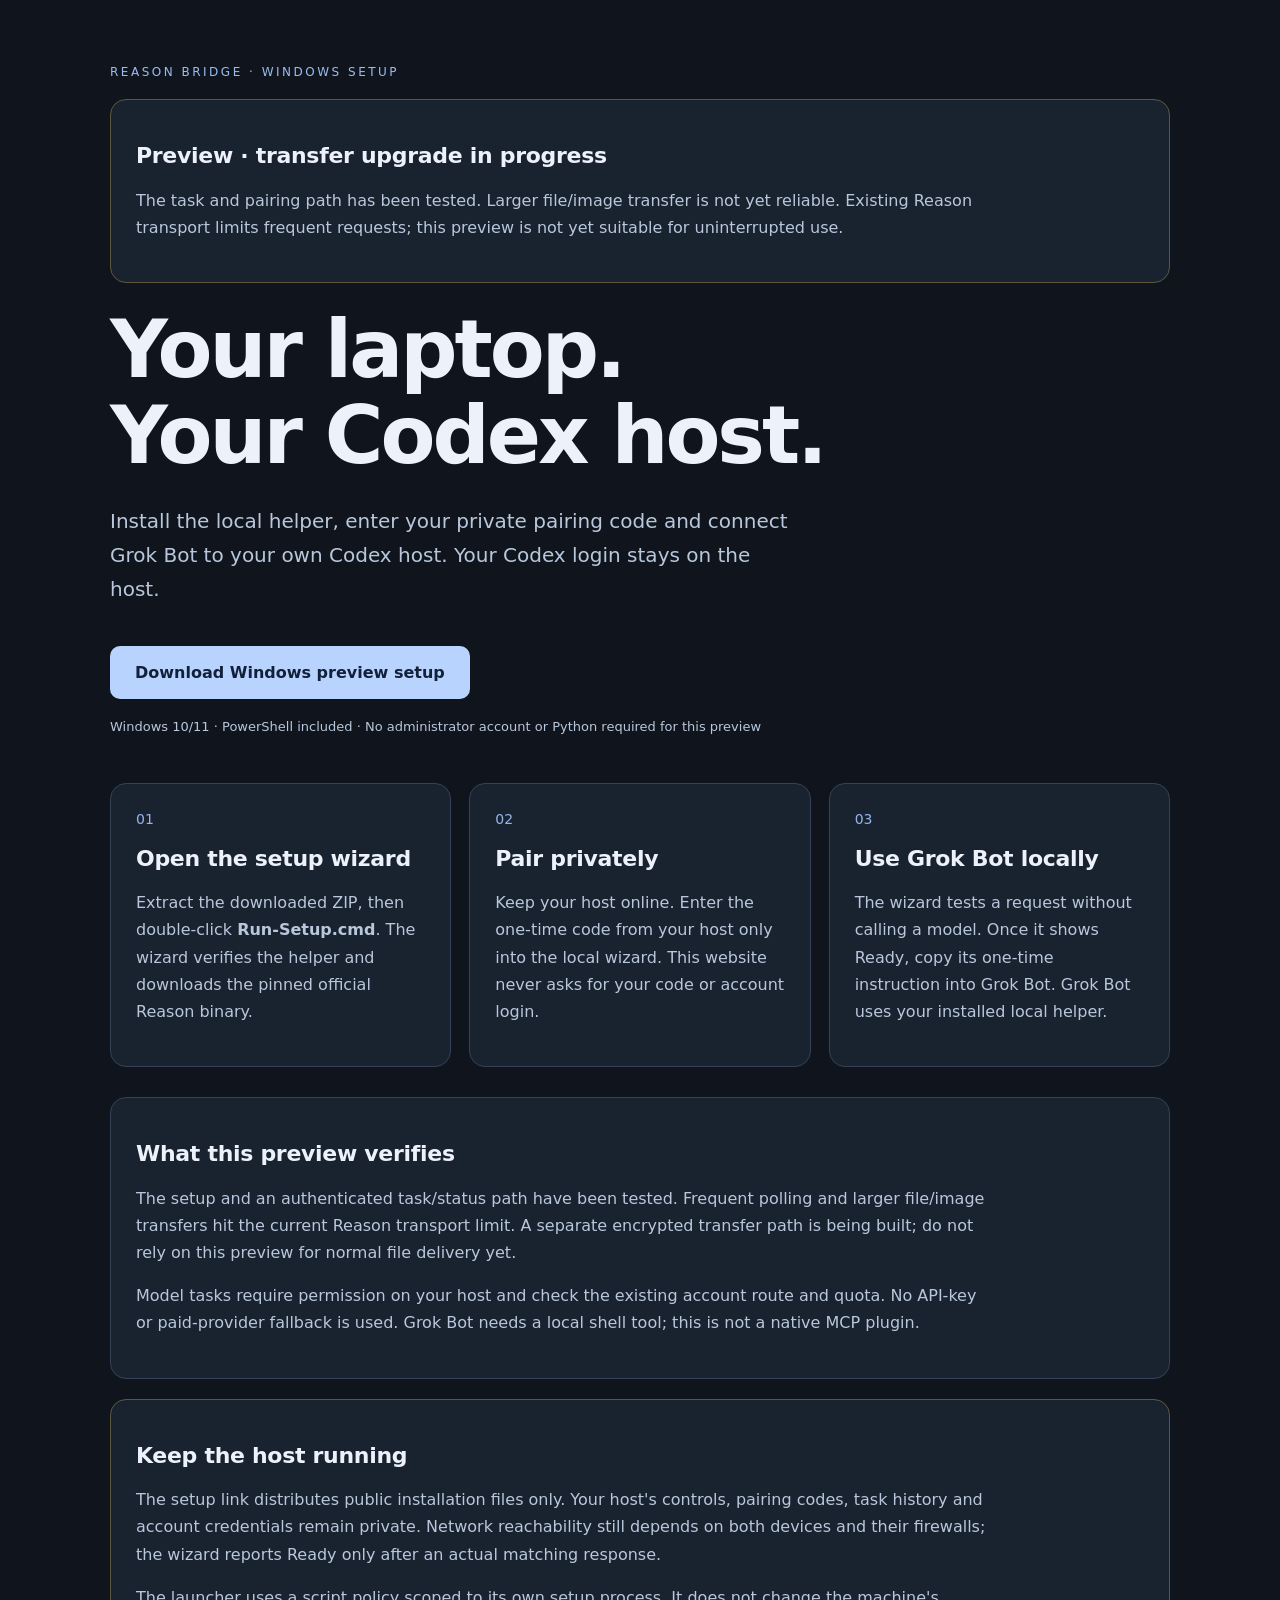
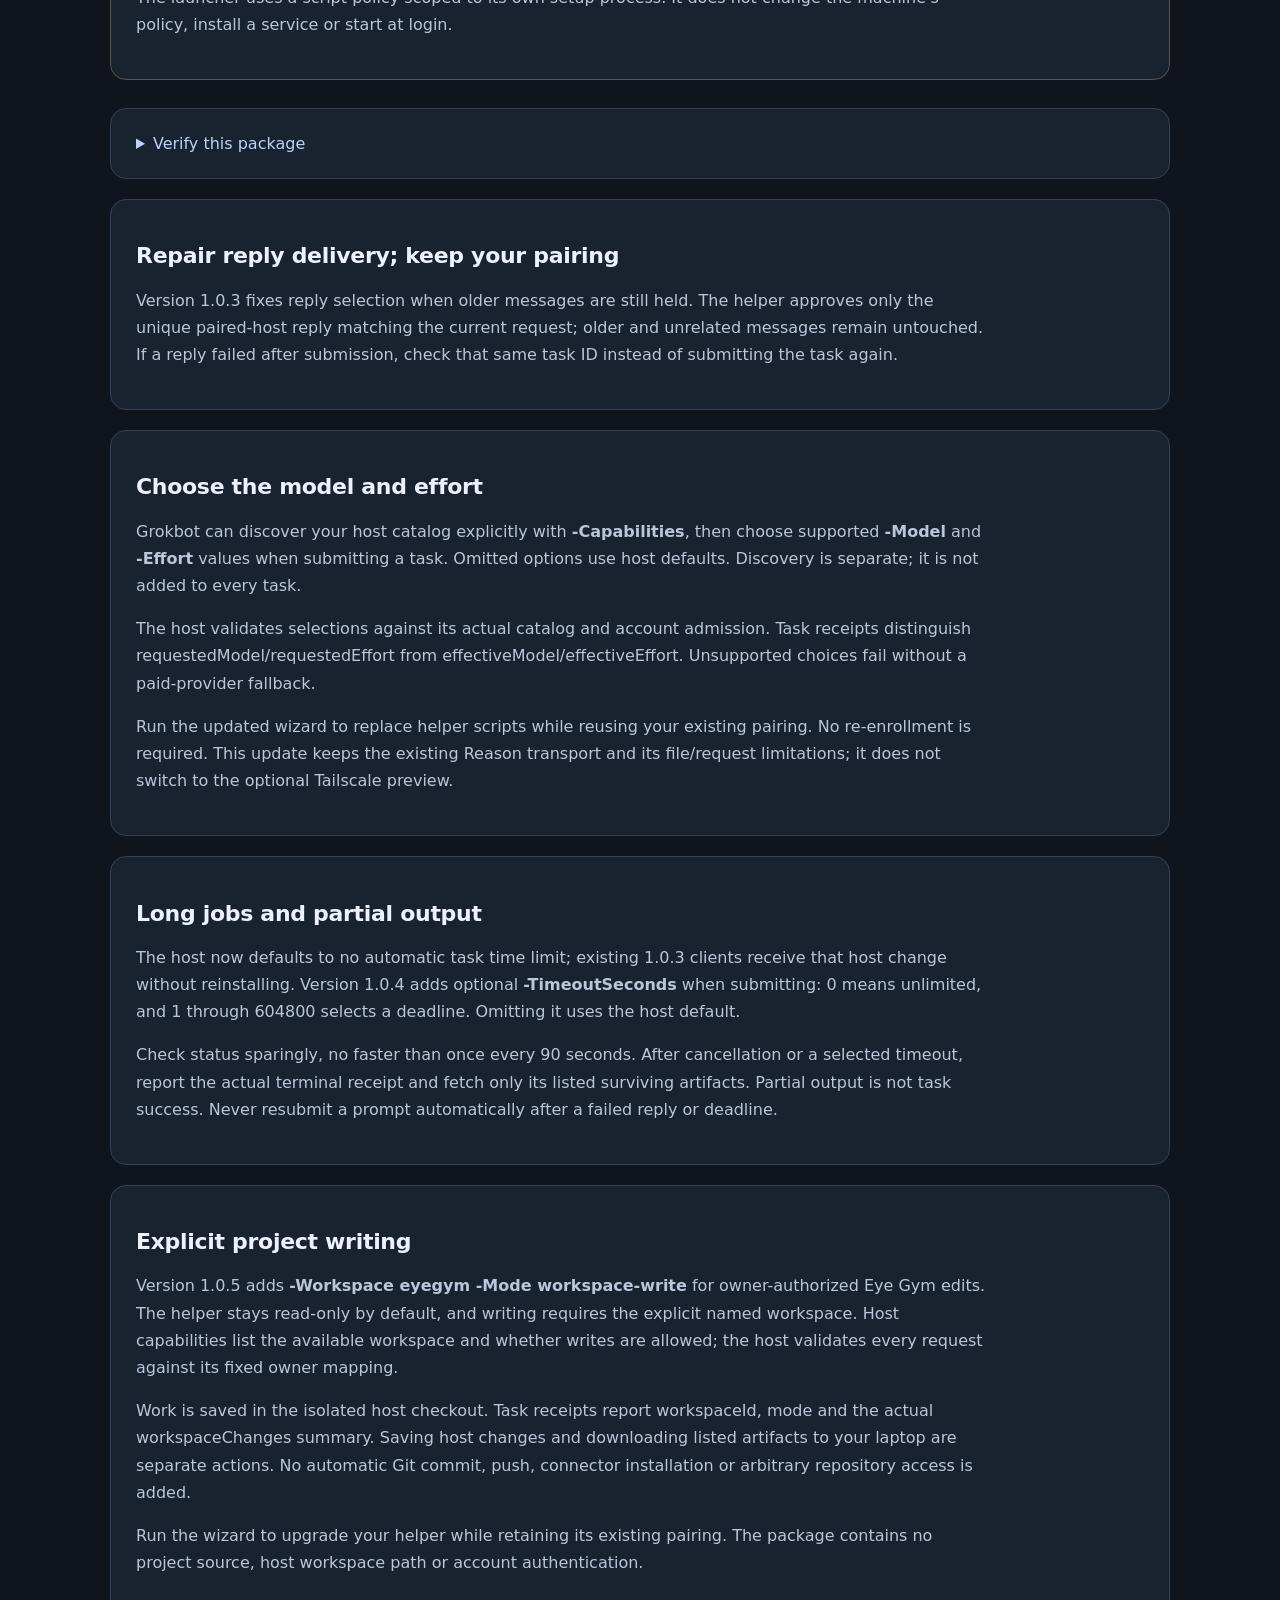
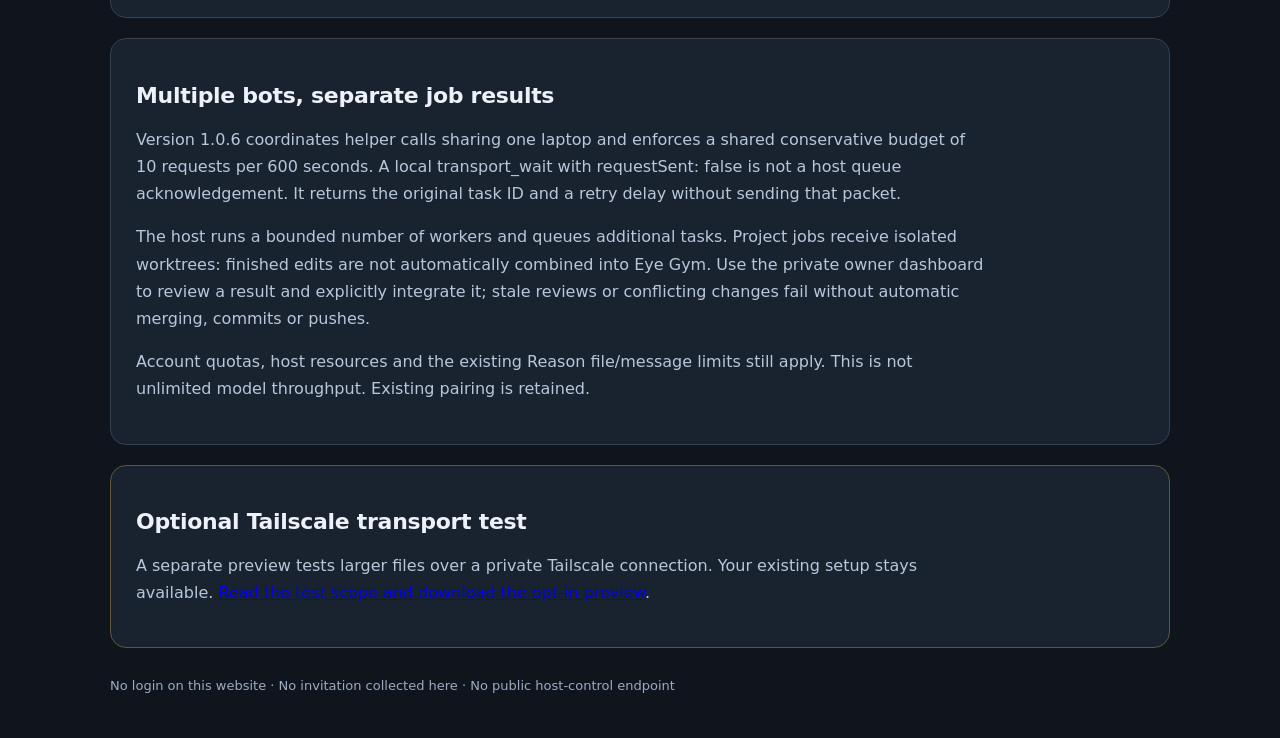
==== commit 2057604d: "Share client transport budget and document isolated concurrent jobs" ====
--- a/index.html
+++ b/index.html
@@ -1,9 +1,9 @@
 <!doctype html><html lang="en"><head><meta charset="utf-8"><meta name="viewport" content="width=device-width,initial-scale=1"><title>Reason Bridge · Connect a Windows laptop</title><link rel="stylesheet" href="style.css"></head><body><main>
 <div class="eyebrow">REASON BRIDGE · WINDOWS SETUP</div><section class="note"><h2>Preview · transfer upgrade in progress</h2><p>The task and pairing path has been tested. Larger file/image transfer is not yet reliable. Existing Reason transport limits frequent requests; this preview is not yet suitable for uninterrupted use.</p></section><h1>Your laptop.<br>Your Codex host.</h1><p class="lead">Install the local helper, enter your private pairing code and connect Grok Bot to your own Codex host. Your Codex login stays on the host.</p>
-<a class="download" href="ReasonBridge-Windows-Setup-1.0.5.zip" download>Download Windows preview setup</a><p class="small">Windows 10/11 · PowerShell included · No administrator account or Python required for this preview</p>
+<a class="download" href="ReasonBridge-Windows-Setup-1.0.6.zip" download>Download Windows preview setup</a><p class="small">Windows 10/11 · PowerShell included · No administrator account or Python required for this preview</p>
 <div class="steps"><article><span>01</span><h2>Open the setup wizard</h2><p>Extract the downloaded ZIP, then double-click <strong>Run-Setup.cmd</strong>. The wizard verifies the helper and downloads the pinned official Reason binary.</p></article><article><span>02</span><h2>Pair privately</h2><p>Keep your host online. Enter the one-time code from your host only into the local wizard. This website never asks for your code or account login.</p></article><article><span>03</span><h2>Use Grok Bot locally</h2><p>The wizard tests a request without calling a model. Once it shows Ready, copy its one-time instruction into Grok Bot. Grok Bot uses your installed local helper.</p></article></div>
 <section><h2>What this preview verifies</h2><p>The setup and an authenticated task/status path have been tested. Frequent polling and larger file/image transfers hit the current Reason transport limit. A separate encrypted transfer path is being built; do not rely on this preview for normal file delivery yet.</p><p>Model tasks require permission on your host and check the existing account route and quota. No API-key or paid-provider fallback is used. Grok Bot needs a local shell tool; this is not a native MCP plugin.</p></section>
 <section class="note"><h2>Keep the host running</h2><p>The setup link distributes public installation files only. Your host's controls, pairing codes, task history and account credentials remain private. Network reachability still depends on both devices and their firewalls; the wizard reports Ready only after an actual matching response.</p><p>The launcher uses a script policy scoped to its own setup process. It does not change the machine's policy, install a service or start at login.</p></section>
-<details><summary>Verify this package</summary><p>SHA256 of ReasonBridge-Windows-Setup-1.0.5.zip:</p><code>4fc4c2141f4aa36485ba189472496158cdbecbc24f18054b62345e1903c77f89</code><p>Version 1.0.5. The ZIP contains only the reviewed setup wizard and client helper files, with their checksum manifest.</p></details>
-<section><h2>Repair reply delivery; keep your pairing</h2><p>Version 1.0.3 fixes reply selection when older messages are still held. The helper approves only the unique paired-host reply matching the current request; older and unrelated messages remain untouched. If a reply failed after submission, check that same task ID instead of submitting the task again.</p></section><section><h2>Choose the model and effort</h2><p>Grokbot can discover your host catalog explicitly with <strong>-Capabilities</strong>, then choose supported <strong>-Model</strong> and <strong>-Effort</strong> values when submitting a task. Omitted options use host defaults. Discovery is separate; it is not added to every task.</p><p>The host validates selections against its actual catalog and account admission. Task receipts distinguish requestedModel/requestedEffort from effectiveModel/effectiveEffort. Unsupported choices fail without a paid-provider fallback.</p><p>Run the updated wizard to replace helper scripts while reusing your existing pairing. No re-enrollment is required. This update keeps the existing Reason transport and its file/request limitations; it does not switch to the optional Tailscale preview.</p></section><section><h2>Long jobs and partial output</h2><p>The host now defaults to no automatic task time limit; existing 1.0.3 clients receive that host change without reinstalling. Version 1.0.4 adds optional <strong>-TimeoutSeconds</strong> when submitting: 0 means unlimited, and 1 through 604800 selects a deadline. Omitting it uses the host default.</p><p>Check status sparingly, no faster than once every 90 seconds. After cancellation or a selected timeout, report the actual terminal receipt and fetch only its listed surviving artifacts. Partial output is not task success. Never resubmit a prompt automatically after a failed reply or deadline.</p></section><section><h2>Explicit project writing</h2><p>Version 1.0.5 adds <strong>-Workspace eyegym -Mode workspace-write</strong> for owner-authorized Eye Gym edits. The helper stays read-only by default, and writing requires the explicit named workspace. Host capabilities list the available workspace and whether writes are allowed; the host validates every request against its fixed owner mapping.</p><p>Work is saved in the isolated host checkout. Task receipts report workspaceId, mode and the actual workspaceChanges summary. Saving host changes and downloading listed artifacts to your laptop are separate actions. No automatic Git commit, push, connector installation or arbitrary repository access is added.</p><p>Run the wizard to upgrade your helper while retaining its existing pairing. The package contains no project source, host workspace path or account authentication.</p></section><section class="note"><h2>Optional Tailscale transport test</h2><p>A separate preview tests larger files over a private Tailscale connection. Your existing setup stays available. <a href="tailscale-preview.html">Read the test scope and download the opt-in preview</a>.</p></section><footer>No login on this website · No invitation collected here · No public host-control endpoint</footer>
+<details><summary>Verify this package</summary><p>SHA256 of ReasonBridge-Windows-Setup-1.0.6.zip:</p><code>248c8c14b1e1730548c6f0339cfd1047653d7eb3b16a2080c20c30f9306a55f8</code><p>Version 1.0.6. The ZIP contains only the reviewed setup wizard and client helper files, with their checksum manifest.</p></details>
+<section><h2>Repair reply delivery; keep your pairing</h2><p>Version 1.0.3 fixes reply selection when older messages are still held. The helper approves only the unique paired-host reply matching the current request; older and unrelated messages remain untouched. If a reply failed after submission, check that same task ID instead of submitting the task again.</p></section><section><h2>Choose the model and effort</h2><p>Grokbot can discover your host catalog explicitly with <strong>-Capabilities</strong>, then choose supported <strong>-Model</strong> and <strong>-Effort</strong> values when submitting a task. Omitted options use host defaults. Discovery is separate; it is not added to every task.</p><p>The host validates selections against its actual catalog and account admission. Task receipts distinguish requestedModel/requestedEffort from effectiveModel/effectiveEffort. Unsupported choices fail without a paid-provider fallback.</p><p>Run the updated wizard to replace helper scripts while reusing your existing pairing. No re-enrollment is required. This update keeps the existing Reason transport and its file/request limitations; it does not switch to the optional Tailscale preview.</p></section><section><h2>Long jobs and partial output</h2><p>The host now defaults to no automatic task time limit; existing 1.0.3 clients receive that host change without reinstalling. Version 1.0.4 adds optional <strong>-TimeoutSeconds</strong> when submitting: 0 means unlimited, and 1 through 604800 selects a deadline. Omitting it uses the host default.</p><p>Check status sparingly, no faster than once every 90 seconds. After cancellation or a selected timeout, report the actual terminal receipt and fetch only its listed surviving artifacts. Partial output is not task success. Never resubmit a prompt automatically after a failed reply or deadline.</p></section><section><h2>Explicit project writing</h2><p>Version 1.0.5 adds <strong>-Workspace eyegym -Mode workspace-write</strong> for owner-authorized Eye Gym edits. The helper stays read-only by default, and writing requires the explicit named workspace. Host capabilities list the available workspace and whether writes are allowed; the host validates every request against its fixed owner mapping.</p><p>Work is saved in the isolated host checkout. Task receipts report workspaceId, mode and the actual workspaceChanges summary. Saving host changes and downloading listed artifacts to your laptop are separate actions. No automatic Git commit, push, connector installation or arbitrary repository access is added.</p><p>Run the wizard to upgrade your helper while retaining its existing pairing. The package contains no project source, host workspace path or account authentication.</p></section><section><h2>Multiple bots, separate job results</h2><p>Version 1.0.6 coordinates helper calls sharing one laptop and enforces a shared conservative budget of 10 requests per 600 seconds. A local transport_wait with requestSent: false is not a host queue acknowledgement. It returns the original task ID and a retry delay without sending that packet.</p><p>The host runs a bounded number of workers and queues additional tasks. Project jobs receive isolated worktrees: finished edits are not automatically combined into Eye Gym. Use the private owner dashboard to review a result and explicitly integrate it; stale reviews or conflicting changes fail without automatic merging, commits or pushes.</p><p>Account quotas, host resources and the existing Reason file/message limits still apply. This is not unlimited model throughput. Existing pairing is retained.</p></section><section class="note"><h2>Optional Tailscale transport test</h2><p>A separate preview tests larger files over a private Tailscale connection. Your existing setup stays available. <a href="tailscale-preview.html">Read the test scope and download the opt-in preview</a>.</p></section><footer>No login on this website · No invitation collected here · No public host-control endpoint</footer>
 </main></body></html>
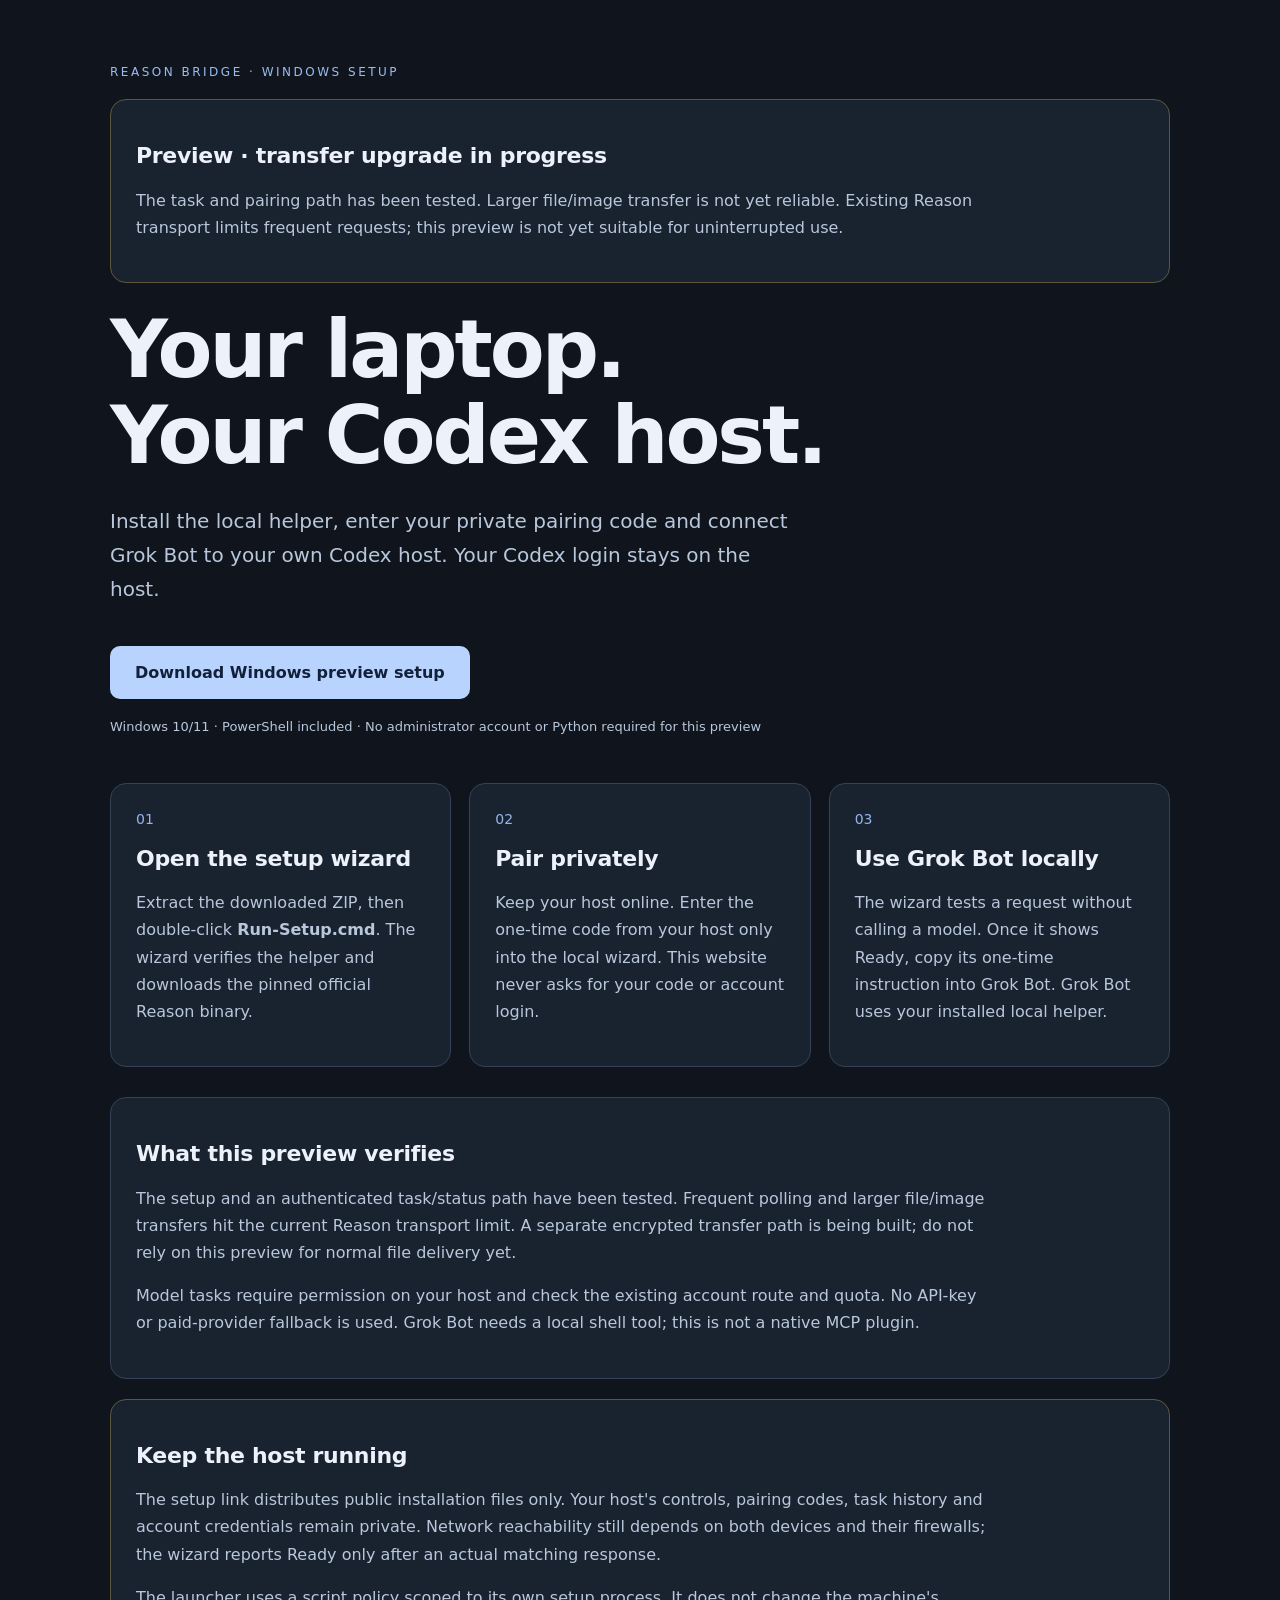
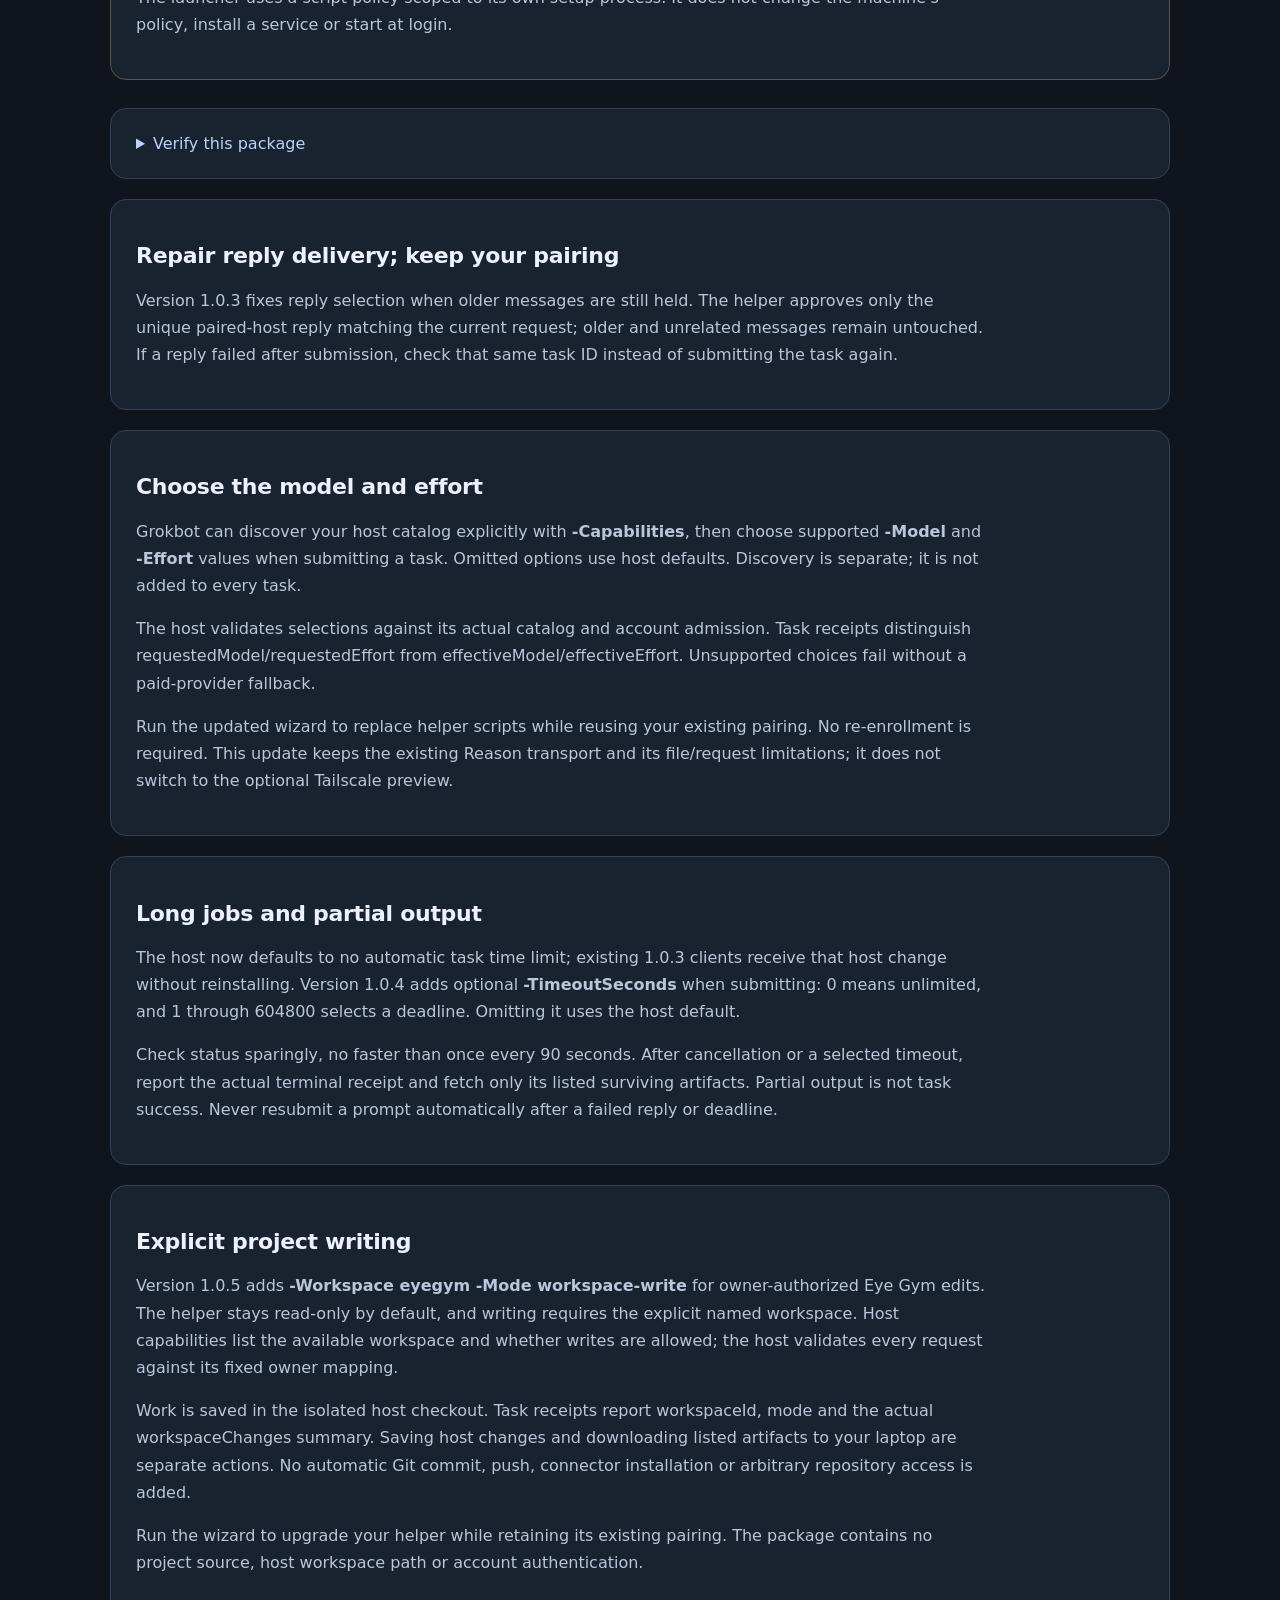
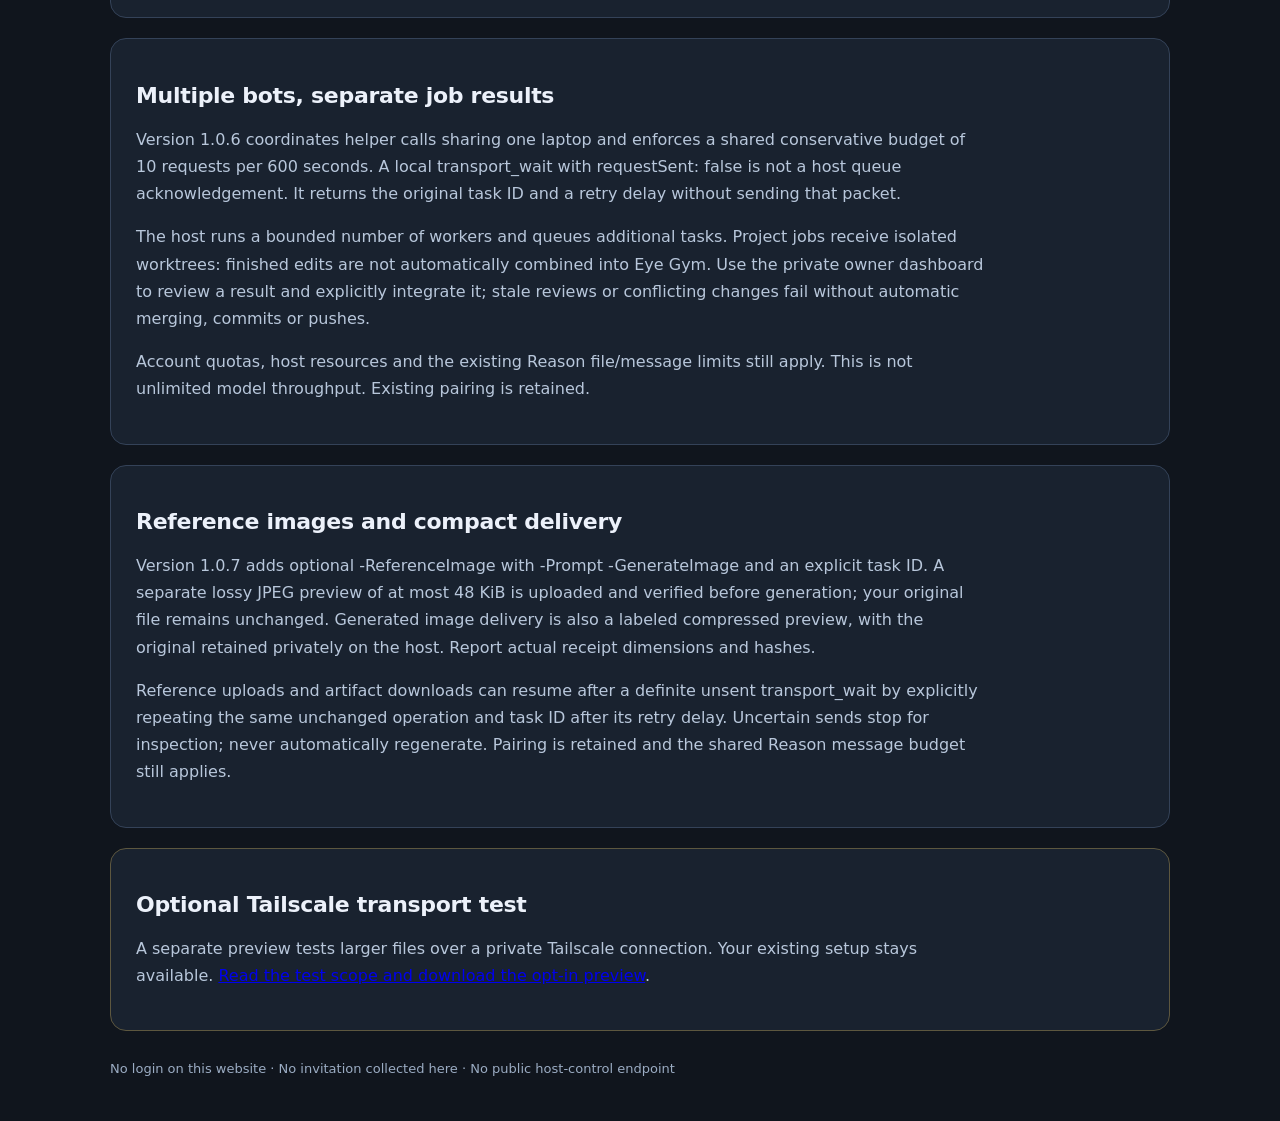
==== commit e1865077: "Support reference images and compact verified image delivery" ====
--- a/index.html
+++ b/index.html
@@ -1,9 +1,9 @@
 <!doctype html><html lang="en"><head><meta charset="utf-8"><meta name="viewport" content="width=device-width,initial-scale=1"><title>Reason Bridge · Connect a Windows laptop</title><link rel="stylesheet" href="style.css"></head><body><main>
 <div class="eyebrow">REASON BRIDGE · WINDOWS SETUP</div><section class="note"><h2>Preview · transfer upgrade in progress</h2><p>The task and pairing path has been tested. Larger file/image transfer is not yet reliable. Existing Reason transport limits frequent requests; this preview is not yet suitable for uninterrupted use.</p></section><h1>Your laptop.<br>Your Codex host.</h1><p class="lead">Install the local helper, enter your private pairing code and connect Grok Bot to your own Codex host. Your Codex login stays on the host.</p>
-<a class="download" href="ReasonBridge-Windows-Setup-1.0.6.zip" download>Download Windows preview setup</a><p class="small">Windows 10/11 · PowerShell included · No administrator account or Python required for this preview</p>
+<a class="download" href="ReasonBridge-Windows-Setup-1.0.7.zip" download>Download Windows preview setup</a><p class="small">Windows 10/11 · PowerShell included · No administrator account or Python required for this preview</p>
 <div class="steps"><article><span>01</span><h2>Open the setup wizard</h2><p>Extract the downloaded ZIP, then double-click <strong>Run-Setup.cmd</strong>. The wizard verifies the helper and downloads the pinned official Reason binary.</p></article><article><span>02</span><h2>Pair privately</h2><p>Keep your host online. Enter the one-time code from your host only into the local wizard. This website never asks for your code or account login.</p></article><article><span>03</span><h2>Use Grok Bot locally</h2><p>The wizard tests a request without calling a model. Once it shows Ready, copy its one-time instruction into Grok Bot. Grok Bot uses your installed local helper.</p></article></div>
 <section><h2>What this preview verifies</h2><p>The setup and an authenticated task/status path have been tested. Frequent polling and larger file/image transfers hit the current Reason transport limit. A separate encrypted transfer path is being built; do not rely on this preview for normal file delivery yet.</p><p>Model tasks require permission on your host and check the existing account route and quota. No API-key or paid-provider fallback is used. Grok Bot needs a local shell tool; this is not a native MCP plugin.</p></section>
 <section class="note"><h2>Keep the host running</h2><p>The setup link distributes public installation files only. Your host's controls, pairing codes, task history and account credentials remain private. Network reachability still depends on both devices and their firewalls; the wizard reports Ready only after an actual matching response.</p><p>The launcher uses a script policy scoped to its own setup process. It does not change the machine's policy, install a service or start at login.</p></section>
-<details><summary>Verify this package</summary><p>SHA256 of ReasonBridge-Windows-Setup-1.0.6.zip:</p><code>248c8c14b1e1730548c6f0339cfd1047653d7eb3b16a2080c20c30f9306a55f8</code><p>Version 1.0.6. The ZIP contains only the reviewed setup wizard and client helper files, with their checksum manifest.</p></details>
-<section><h2>Repair reply delivery; keep your pairing</h2><p>Version 1.0.3 fixes reply selection when older messages are still held. The helper approves only the unique paired-host reply matching the current request; older and unrelated messages remain untouched. If a reply failed after submission, check that same task ID instead of submitting the task again.</p></section><section><h2>Choose the model and effort</h2><p>Grokbot can discover your host catalog explicitly with <strong>-Capabilities</strong>, then choose supported <strong>-Model</strong> and <strong>-Effort</strong> values when submitting a task. Omitted options use host defaults. Discovery is separate; it is not added to every task.</p><p>The host validates selections against its actual catalog and account admission. Task receipts distinguish requestedModel/requestedEffort from effectiveModel/effectiveEffort. Unsupported choices fail without a paid-provider fallback.</p><p>Run the updated wizard to replace helper scripts while reusing your existing pairing. No re-enrollment is required. This update keeps the existing Reason transport and its file/request limitations; it does not switch to the optional Tailscale preview.</p></section><section><h2>Long jobs and partial output</h2><p>The host now defaults to no automatic task time limit; existing 1.0.3 clients receive that host change without reinstalling. Version 1.0.4 adds optional <strong>-TimeoutSeconds</strong> when submitting: 0 means unlimited, and 1 through 604800 selects a deadline. Omitting it uses the host default.</p><p>Check status sparingly, no faster than once every 90 seconds. After cancellation or a selected timeout, report the actual terminal receipt and fetch only its listed surviving artifacts. Partial output is not task success. Never resubmit a prompt automatically after a failed reply or deadline.</p></section><section><h2>Explicit project writing</h2><p>Version 1.0.5 adds <strong>-Workspace eyegym -Mode workspace-write</strong> for owner-authorized Eye Gym edits. The helper stays read-only by default, and writing requires the explicit named workspace. Host capabilities list the available workspace and whether writes are allowed; the host validates every request against its fixed owner mapping.</p><p>Work is saved in the isolated host checkout. Task receipts report workspaceId, mode and the actual workspaceChanges summary. Saving host changes and downloading listed artifacts to your laptop are separate actions. No automatic Git commit, push, connector installation or arbitrary repository access is added.</p><p>Run the wizard to upgrade your helper while retaining its existing pairing. The package contains no project source, host workspace path or account authentication.</p></section><section><h2>Multiple bots, separate job results</h2><p>Version 1.0.6 coordinates helper calls sharing one laptop and enforces a shared conservative budget of 10 requests per 600 seconds. A local transport_wait with requestSent: false is not a host queue acknowledgement. It returns the original task ID and a retry delay without sending that packet.</p><p>The host runs a bounded number of workers and queues additional tasks. Project jobs receive isolated worktrees: finished edits are not automatically combined into Eye Gym. Use the private owner dashboard to review a result and explicitly integrate it; stale reviews or conflicting changes fail without automatic merging, commits or pushes.</p><p>Account quotas, host resources and the existing Reason file/message limits still apply. This is not unlimited model throughput. Existing pairing is retained.</p></section><section class="note"><h2>Optional Tailscale transport test</h2><p>A separate preview tests larger files over a private Tailscale connection. Your existing setup stays available. <a href="tailscale-preview.html">Read the test scope and download the opt-in preview</a>.</p></section><footer>No login on this website · No invitation collected here · No public host-control endpoint</footer>
+<details><summary>Verify this package</summary><p>SHA256 of ReasonBridge-Windows-Setup-1.0.7.zip:</p><code>c31057c46e37630d3ddfe41a1d0829a8caa58046754eb2f5855fa09bcbaadf55</code><p>Version 1.0.7. The ZIP contains only the reviewed setup wizard and client helper files, with their checksum manifest.</p></details>
+<section><h2>Repair reply delivery; keep your pairing</h2><p>Version 1.0.3 fixes reply selection when older messages are still held. The helper approves only the unique paired-host reply matching the current request; older and unrelated messages remain untouched. If a reply failed after submission, check that same task ID instead of submitting the task again.</p></section><section><h2>Choose the model and effort</h2><p>Grokbot can discover your host catalog explicitly with <strong>-Capabilities</strong>, then choose supported <strong>-Model</strong> and <strong>-Effort</strong> values when submitting a task. Omitted options use host defaults. Discovery is separate; it is not added to every task.</p><p>The host validates selections against its actual catalog and account admission. Task receipts distinguish requestedModel/requestedEffort from effectiveModel/effectiveEffort. Unsupported choices fail without a paid-provider fallback.</p><p>Run the updated wizard to replace helper scripts while reusing your existing pairing. No re-enrollment is required. This update keeps the existing Reason transport and its file/request limitations; it does not switch to the optional Tailscale preview.</p></section><section><h2>Long jobs and partial output</h2><p>The host now defaults to no automatic task time limit; existing 1.0.3 clients receive that host change without reinstalling. Version 1.0.4 adds optional <strong>-TimeoutSeconds</strong> when submitting: 0 means unlimited, and 1 through 604800 selects a deadline. Omitting it uses the host default.</p><p>Check status sparingly, no faster than once every 90 seconds. After cancellation or a selected timeout, report the actual terminal receipt and fetch only its listed surviving artifacts. Partial output is not task success. Never resubmit a prompt automatically after a failed reply or deadline.</p></section><section><h2>Explicit project writing</h2><p>Version 1.0.5 adds <strong>-Workspace eyegym -Mode workspace-write</strong> for owner-authorized Eye Gym edits. The helper stays read-only by default, and writing requires the explicit named workspace. Host capabilities list the available workspace and whether writes are allowed; the host validates every request against its fixed owner mapping.</p><p>Work is saved in the isolated host checkout. Task receipts report workspaceId, mode and the actual workspaceChanges summary. Saving host changes and downloading listed artifacts to your laptop are separate actions. No automatic Git commit, push, connector installation or arbitrary repository access is added.</p><p>Run the wizard to upgrade your helper while retaining its existing pairing. The package contains no project source, host workspace path or account authentication.</p></section><section><h2>Multiple bots, separate job results</h2><p>Version 1.0.6 coordinates helper calls sharing one laptop and enforces a shared conservative budget of 10 requests per 600 seconds. A local transport_wait with requestSent: false is not a host queue acknowledgement. It returns the original task ID and a retry delay without sending that packet.</p><p>The host runs a bounded number of workers and queues additional tasks. Project jobs receive isolated worktrees: finished edits are not automatically combined into Eye Gym. Use the private owner dashboard to review a result and explicitly integrate it; stale reviews or conflicting changes fail without automatic merging, commits or pushes.</p><p>Account quotas, host resources and the existing Reason file/message limits still apply. This is not unlimited model throughput. Existing pairing is retained.</p></section><section><h2>Reference images and compact delivery</h2><p>Version 1.0.7 adds optional -ReferenceImage with -Prompt -GenerateImage and an explicit task ID. A separate lossy JPEG preview of at most 48 KiB is uploaded and verified before generation; your original file remains unchanged. Generated image delivery is also a labeled compressed preview, with the original retained privately on the host. Report actual receipt dimensions and hashes.</p><p>Reference uploads and artifact downloads can resume after a definite unsent transport_wait by explicitly repeating the same unchanged operation and task ID after its retry delay. Uncertain sends stop for inspection; never automatically regenerate. Pairing is retained and the shared Reason message budget still applies.</p></section><section class="note"><h2>Optional Tailscale transport test</h2><p>A separate preview tests larger files over a private Tailscale connection. Your existing setup stays available. <a href="tailscale-preview.html">Read the test scope and download the opt-in preview</a>.</p></section><footer>No login on this website · No invitation collected here · No public host-control endpoint</footer>
 </main></body></html>
